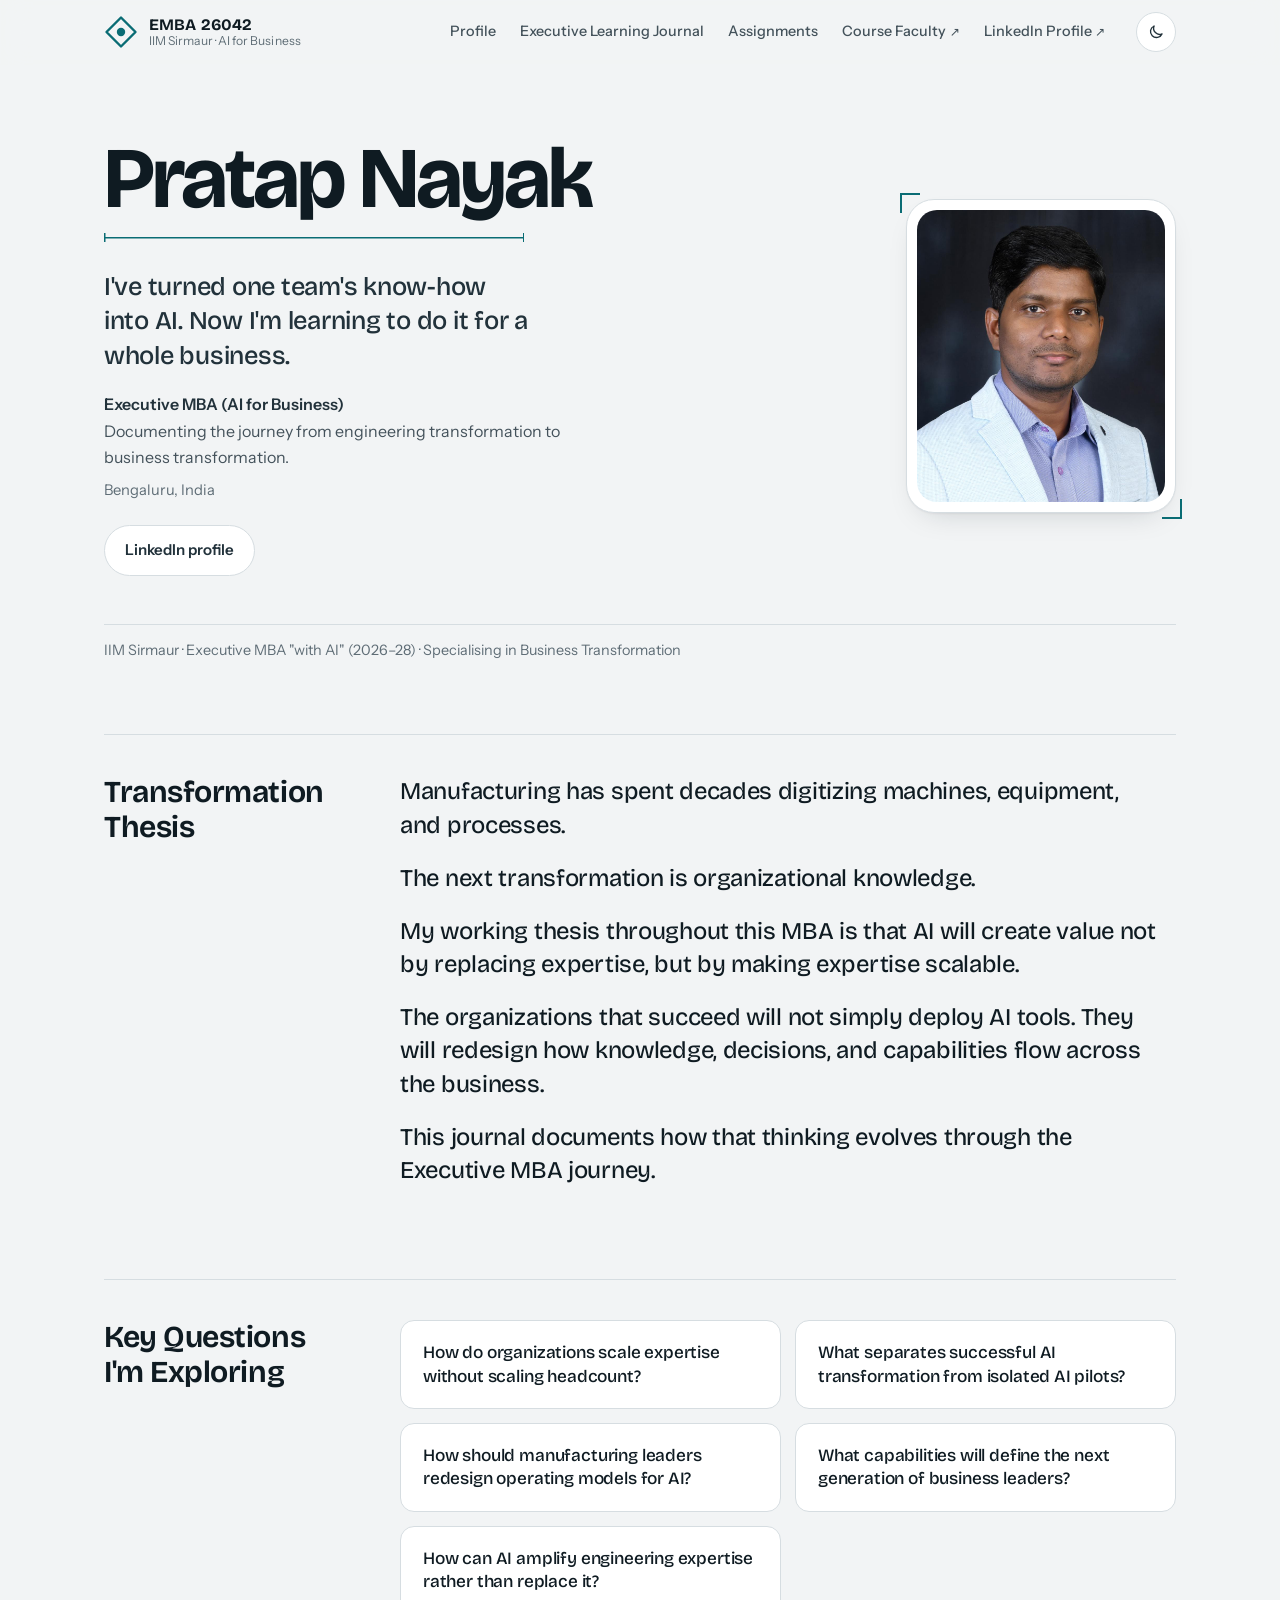
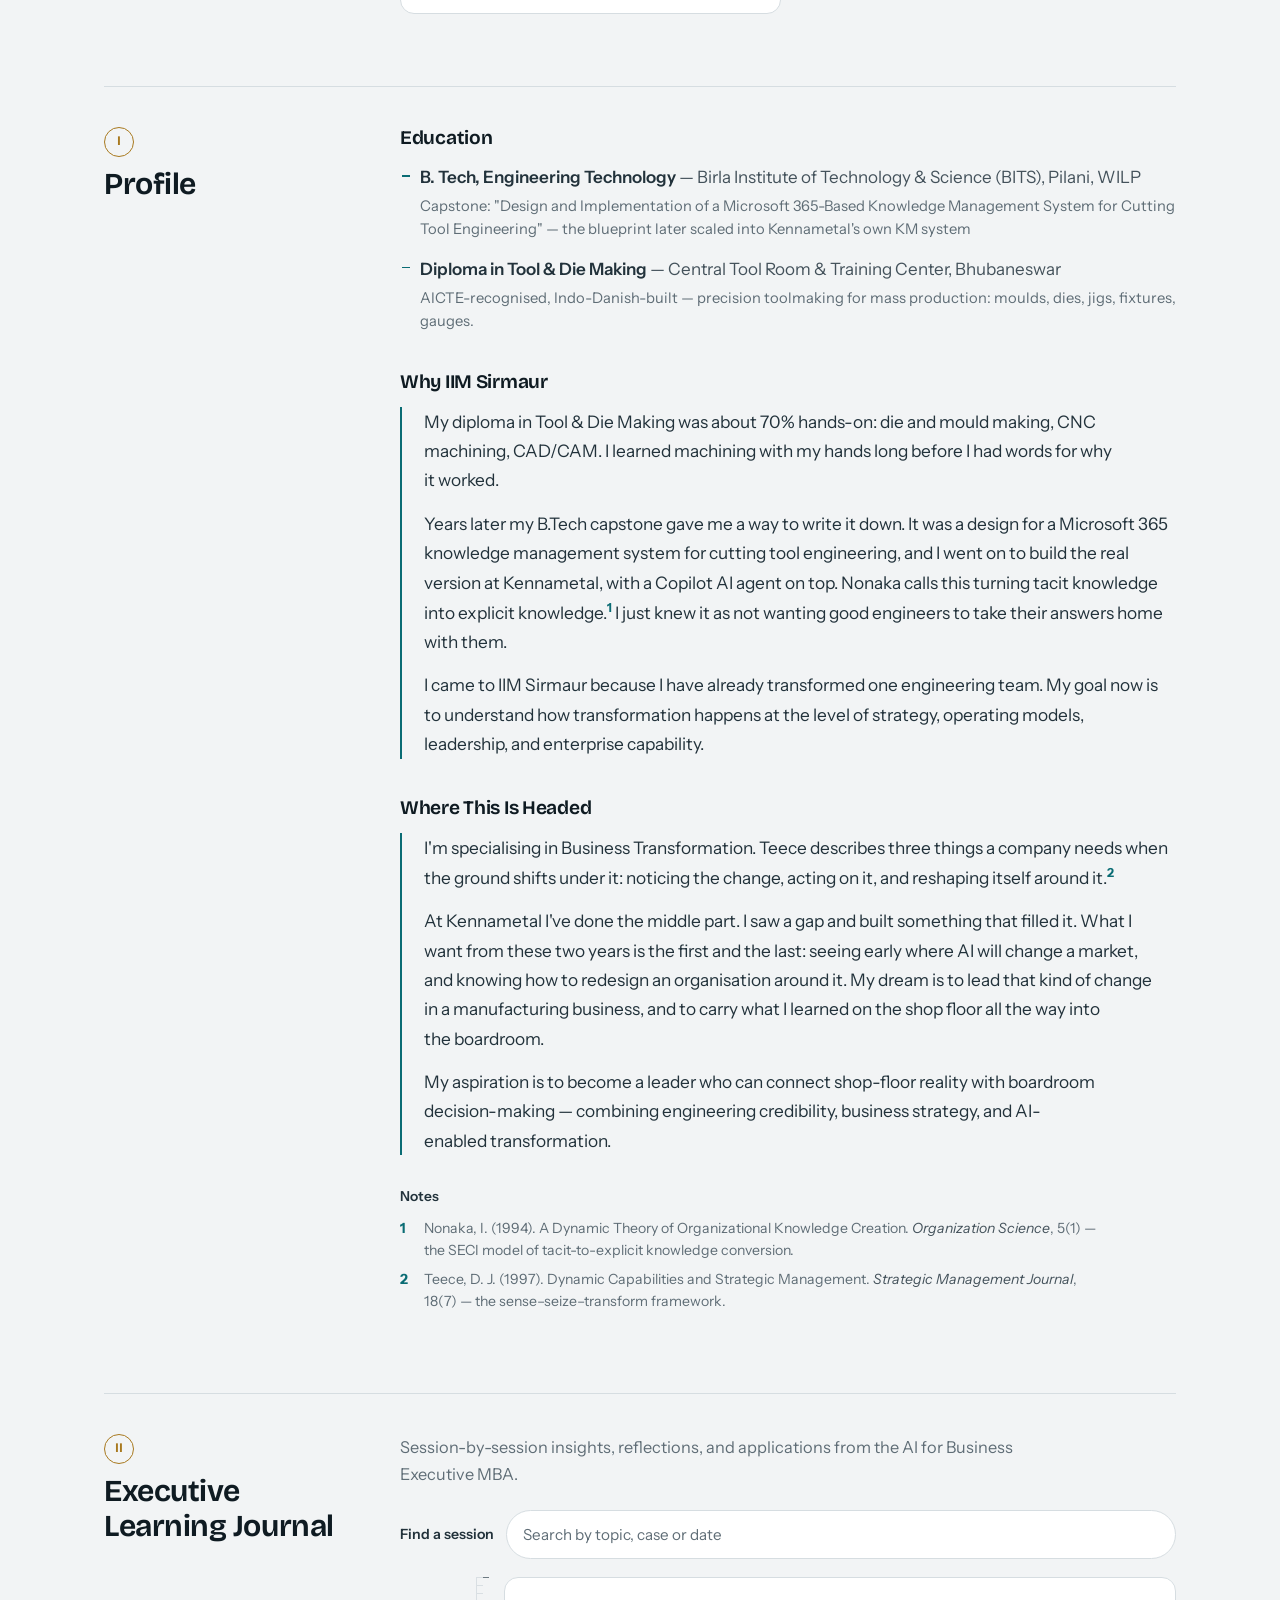
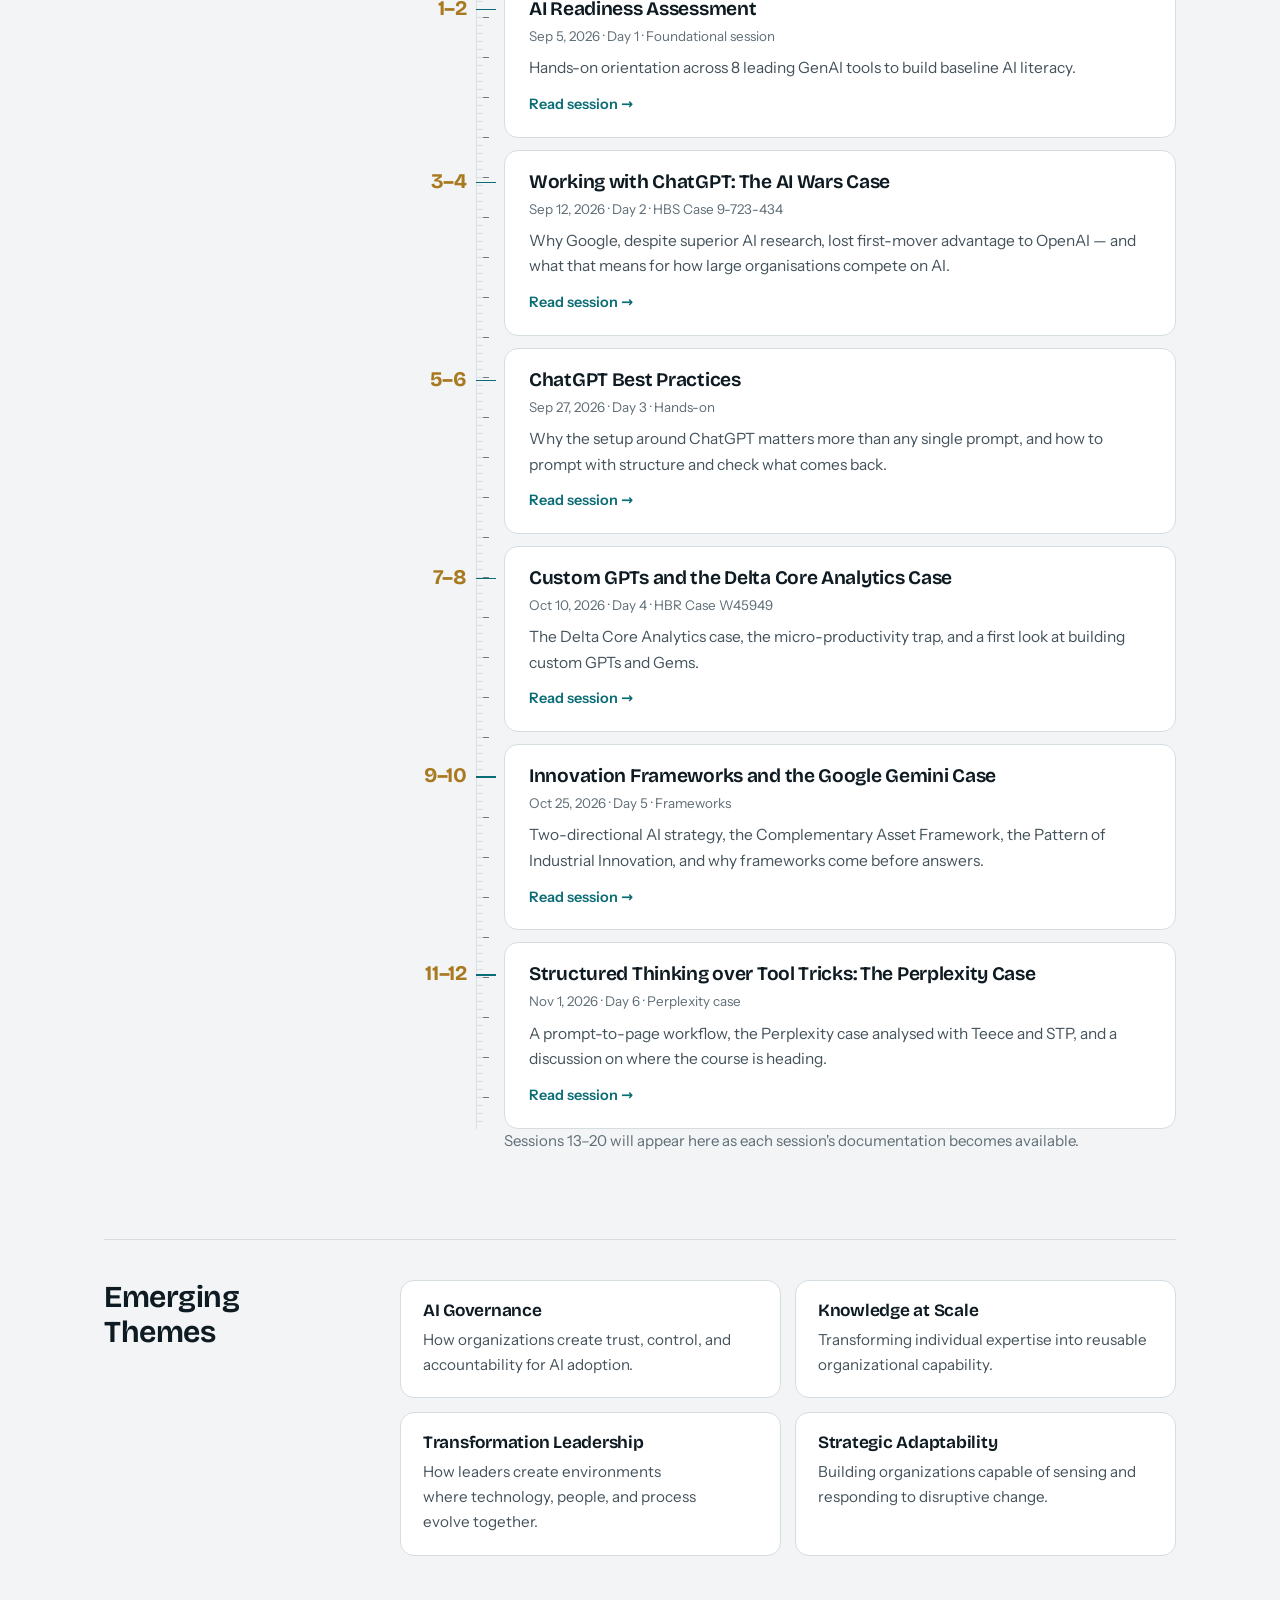
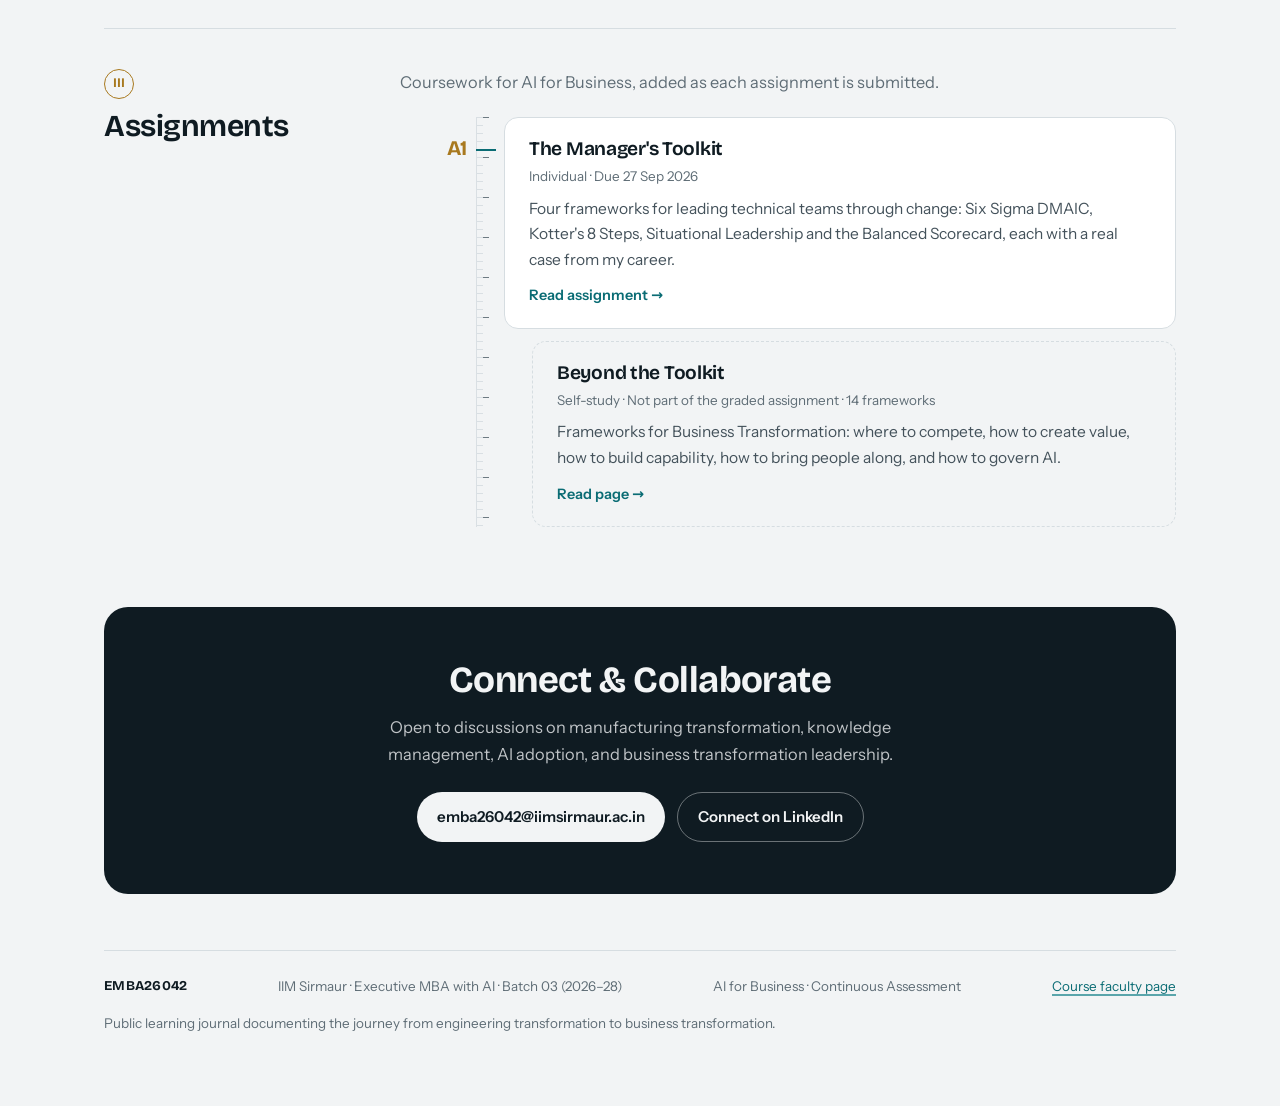
==== index.html @ 13dbc0ed "Seed: site as manually deployed, 16 Nov 2026 Baseline import of the manual-upload state of the EMBA2" ====
<!DOCTYPE html>
<html lang="en">
<head>
<meta charset="UTF-8">
<meta name="viewport" content="width=device-width, initial-scale=1.0">
<title>Pratap Nayak — EMBA26042 · AI for Business</title>
<meta name="description" content="Pratap Nayak's AI for Business course journey at IIM Sirmaur — profile, session-by-session learning log, and session notes.">
<script>try{var t=localStorage.getItem("emba-theme");if(t)document.documentElement.setAttribute("data-theme",t)}catch(e){}</script>
<link rel="stylesheet" href="style.css">
</head>
<body class="page-home">

<a class="skip-link" href="#main">Skip to content</a>
<header class="site-header" id="siteHeader">
  <div class="site-header-inner">
    <a class="brand" href="index.html" aria-label="EMBA26042 home">
      <span class="brand-mark" aria-hidden="true"><svg viewBox="0 0 34 34"><path d="M17 2.5 31.5 17 17 31.5 2.5 17Z" fill="none" stroke="currentColor" stroke-width="2.4" stroke-linejoin="round"/><circle cx="17" cy="17" r="4.2" fill="currentColor"/></svg></span>
      <span class="masthead"><strong>EMBA 26042</strong><span>IIM Sirmaur · AI for Business</span></span>
    </a>
    <nav class="top-nav" id="topNav" aria-label="Main">
      <a href="index.html#profile">Profile</a>
      <a href="index.html#log">Executive Learning Journal</a>
      <a href="index.html#assignments">Assignments</a>
      <a href="https://embaaib.netlify.app/" target="_blank" rel="noopener">Course Faculty<span class="arrow">↗</span></a>
      <a href="https://linkedin.com/in/pratap-nayak" target="_blank" rel="noopener">LinkedIn Profile<span class="arrow">↗</span></a>
    </nav>
    <button class="icon-btn" id="themeToggle" type="button" aria-label="Switch theme">
      <svg class="icon-moon" viewBox="0 0 24 24" fill="none" stroke="currentColor" stroke-width="1.8" stroke-linecap="round" stroke-linejoin="round" aria-hidden="true"><path d="M20 14.5A8 8 0 0 1 9.5 4 8 8 0 1 0 20 14.5Z"/></svg>
      <svg class="icon-sun" viewBox="0 0 24 24" fill="none" stroke="currentColor" stroke-width="1.8" stroke-linecap="round" aria-hidden="true"><circle cx="12" cy="12" r="4"/><path d="M12 2.5v2.2M12 19.3v2.2M2.5 12h2.2M19.3 12h2.2M5.3 5.3l1.6 1.6M17.1 17.1l1.6 1.6M5.3 18.7l1.6-1.6M17.1 6.9l1.6-1.6"/></svg>
    </button>
    <button class="icon-btn" id="menuToggle" type="button" aria-label="Menu" aria-expanded="false" aria-controls="topNav">
      <svg viewBox="0 0 24 24" fill="none" stroke="currentColor" stroke-width="1.8" stroke-linecap="round" aria-hidden="true"><path d="M4 7h16M4 12h16M4 17h16"/></svg>
    </button>
  </div>
  <div class="progress" aria-hidden="true"></div>
</header>

<div class="wrap" id="main">

  <header class="hero">
    <div class="hero-photo-wrap">
      <img class="hero-photo" src="[data-uri]" alt="Photo of Pratap Nayak">
    </div>
    <div class="hero-text">
      <h1>Pratap Nayak</h1>
      <p class="tagline">I've turned one team's know-how into AI. Now I'm learning to do it for a whole business.</p>
      <p class="hero-support"><strong>Executive MBA (AI for Business)</strong><br>Documenting the journey from engineering transformation to business transformation.</p>
      <p class="hero-location">Bengaluru, India</p>
      <a class="btn btn-outline" href="https://linkedin.com/in/pratap-nayak" target="_blank" rel="noopener">LinkedIn profile</a>
    </div>
  </header>

  <hr class="hero-divider">
  <p class="hero-meta-line">IIM Sirmaur · Executive MBA &quot;with AI&quot; (2026–28) · Specialising in Business Transformation</p>

  <section id="thesis" class="unnumbered">
    <div class="section-head-plain"><h2>Transformation Thesis</h2></div>
    <div class="body-inset">
      <blockquote class="lede">
        <p>Manufacturing has spent decades digitizing machines, equipment, and processes.</p>
        <p>The next transformation is organizational knowledge.</p>
        <p>My working thesis throughout this MBA is that AI will create value not by replacing expertise, but by making expertise scalable.</p>
        <p>The organizations that succeed will not simply deploy AI tools. They will redesign how knowledge, decisions, and capabilities flow across the business.</p>
        <p>This journal documents how that thinking evolves through the Executive MBA journey.</p>
      </blockquote>
    </div>
  </section>

  <section id="questions" class="unnumbered">
    <div class="section-head-plain"><h2>Key Questions I'm Exploring</h2></div>
    <div class="body-inset">
      <div class="card-grid">
        <div class="question-card">How do organizations scale expertise without scaling headcount?</div>
        <div class="question-card">What separates successful AI transformation from isolated AI pilots?</div>
        <div class="question-card">How should manufacturing leaders redesign operating models for AI?</div>
        <div class="question-card">What capabilities will define the next generation of business leaders?</div>
        <div class="question-card">How can AI amplify engineering expertise rather than replace it?</div>
      </div>
    </div>
  </section>

  <section id="profile">
    <div class="section-head">
      <span class="section-num">I</span>
      <div><h2>Profile</h2></div>
    </div>
    <div class="body-inset">

      <div class="block">
        <h3 class="block-h">Education</h3>
        <ul class="plain">
          <li>
            <strong>B. Tech, Engineering Technology</strong> — Birla Institute of Technology &amp; Science (BITS), Pilani, WILP
            <span class="sub-note">Capstone: &quot;Design and Implementation of a Microsoft 365-Based Knowledge Management System for Cutting Tool Engineering&quot; — the blueprint later scaled into Kennametal's own KM system</span>
          </li>
          <li>
            <strong>Diploma in Tool &amp; Die Making</strong> — Central Tool Room &amp; Training Center, Bhubaneswar
            <span class="sub-note">AICTE-recognised, Indo-Danish-built — precision toolmaking for mass production: moulds, dies, jigs, fixtures, gauges.</span>
          </li>
        </ul>
      </div>

      <div class="block">
        <h3 class="block-h">Why IIM Sirmaur</h3>
        <blockquote class="lede">
          <p>My diploma in Tool &amp; Die Making was about 70% hands-on: die and mould making, CNC machining, CAD/CAM. I learned machining with my hands long before I had words for why it worked.</p>
          <p>Years later my B.Tech capstone gave me a way to write it down. It was a design for a Microsoft 365 knowledge management system for cutting tool engineering, and I went on to build the real version at Kennametal, with a Copilot AI agent on top. Nonaka calls this turning tacit knowledge into explicit knowledge.<sup>1</sup> I just knew it as not wanting good engineers to take their answers home with them.</p>
          <p>I came to IIM Sirmaur because I have already transformed one engineering team. My goal now is to understand how transformation happens at the level of strategy, operating models, leadership, and enterprise capability.</p>
        </blockquote>
      </div>

      <div class="block">
        <h3 class="block-h">Where This Is Headed</h3>
        <blockquote class="lede">
          <p>I'm specialising in Business Transformation. Teece describes three things a company needs when the ground shifts under it: noticing the change, acting on it, and reshaping itself around it.<sup>2</sup></p>
          <p>At Kennametal I've done the middle part. I saw a gap and built something that filled it. What I want from these two years is the first and the last: seeing early where AI will change a market, and knowing how to redesign an organisation around it. My dream is to lead that kind of change in a manufacturing business, and to carry what I learned on the shop floor all the way into the boardroom.</p>
          <p>My aspiration is to become a leader who can connect shop-floor reality with boardroom decision-making — combining engineering credibility, business strategy, and AI-enabled transformation.</p>
        </blockquote>

        <p class="notes-label">Notes</p>
        <ol class="notes">
          <li>Nonaka, I. (1994). A Dynamic Theory of Organizational Knowledge Creation. <em>Organization Science</em>, 5(1) — the SECI model of tacit-to-explicit knowledge conversion.</li>
          <li>Teece, D. J. (1997). Dynamic Capabilities and Strategic Management. <em>Strategic Management Journal</em>, 18(7) — the sense–seize–transform framework.</li>
        </ol>
      </div>

    </div>
  </section>


  <section id="log">
    <div class="section-head">
      <span class="section-num">II</span>
      <div><h2>Executive Learning Journal</h2></div>
    </div>
    <p class="section-sub">Session-by-session insights, reflections, and applications from the AI for Business Executive MBA.</p>
    <div class="body-inset">
      <div class="journal-list">
        <a class="journal-card" href="sessions/session-01.html">
          <span class="jc-num range">1–2</span>
          <span><h3>AI Readiness Assessment</h3><p class="jc-meta">Sep 5, 2026 · Day 1 · Foundational session</p><p class="jc-desc">Hands-on orientation across 8 leading GenAI tools to build baseline AI literacy.</p><p class="jc-go">Read session →</p></span>
        </a>
        <a class="journal-card" href="sessions/session-02.html">
          <span class="jc-num range">3–4</span>
          <span><h3>Working with ChatGPT: The AI Wars Case</h3><p class="jc-meta">Sep 12, 2026 · Day 2 · HBS Case 9-723-434</p><p class="jc-desc">Why Google, despite superior AI research, lost first-mover advantage to OpenAI — and what that means for how large organisations compete on AI.</p><p class="jc-go">Read session →</p></span>
        </a>
        <a class="journal-card" href="sessions/session-03.html">
          <span class="jc-num range">5–6</span>
          <span><h3>ChatGPT Best Practices</h3><p class="jc-meta">Sep 27, 2026 · Day 3 · Hands-on</p><p class="jc-desc">Why the setup around ChatGPT matters more than any single prompt, and how to prompt with structure and check what comes back.</p><p class="jc-go">Read session →</p></span>
        </a>
        <a class="journal-card" href="sessions/session-04.html">
          <span class="jc-num range">7–8</span>
          <span><h3>Custom GPTs and the Delta Core Analytics Case</h3><p class="jc-meta">Oct 10, 2026 · Day 4 · HBR Case W45949</p><p class="jc-desc">The Delta Core Analytics case, the micro-productivity trap, and a first look at building custom GPTs and Gems.</p><p class="jc-go">Read session →</p></span>
        </a>
        <a class="journal-card" href="sessions/session-05.html">
          <span class="jc-num range">9–10</span>
          <span><h3>Innovation Frameworks and the Google Gemini Case</h3><p class="jc-meta">Oct 25, 2026 · Day 5 · Frameworks</p><p class="jc-desc">Two-directional AI strategy, the Complementary Asset Framework, the Pattern of Industrial Innovation, and why frameworks come before answers.</p><p class="jc-go">Read session →</p></span>
        </a>
        <a class="journal-card" href="sessions/session-06.html">
          <span class="jc-num range">11–12</span>
          <span><h3>Structured Thinking over Tool Tricks: The Perplexity Case</h3><p class="jc-meta">Nov 1, 2026 · Day 6 · Perplexity case</p><p class="jc-desc">A prompt-to-page workflow, the Perplexity case analysed with Teece and STP, and a discussion on where the course is heading.</p><p class="jc-go">Read session →</p></span>
        </a>
      </div>
      <p class="sessions-note">Sessions 13–20 will appear here as each session's documentation becomes available.</p>
    </div>
  </section>

  <section id="themes" class="unnumbered">
    <div class="section-head-plain"><h2>Emerging Themes</h2></div>
    <div class="body-inset">
      <div class="card-grid">
        <div class="theme-card">
          <h4>AI Governance</h4>
          <p>How organizations create trust, control, and accountability for AI adoption.</p>
        </div>
        <div class="theme-card">
          <h4>Knowledge at Scale</h4>
          <p>Transforming individual expertise into reusable organizational capability.</p>
        </div>
        <div class="theme-card">
          <h4>Transformation Leadership</h4>
          <p>How leaders create environments where technology, people, and process evolve together.</p>
        </div>
        <div class="theme-card">
          <h4>Strategic Adaptability</h4>
          <p>Building organizations capable of sensing and responding to disruptive change.</p>
        </div>
      </div>
    </div>
  </section>


  <section id="assignments">
    <div class="section-head">
      <span class="section-num">III</span>
      <div><h2>Assignments</h2></div>
    </div>
    <p class="section-sub">Coursework for AI for Business, added as each assignment is submitted.</p>
    <div class="body-inset">
      <div class="journal-list">
        <a class="journal-card" href="assignments/manager-toolkit.html">
          <span class="jc-num">A1</span>
          <span><h3>The Manager's Toolkit</h3><p class="jc-meta">Individual · Due 27 Sep 2026</p><p class="jc-desc">Four frameworks for leading technical teams through change: Six Sigma DMAIC, Kotter's 8 Steps, Situational Leadership and the Balanced Scorecard, each with a real case from my career.</p><p class="jc-go">Read assignment →</p></span>
        </a>
        <a class="journal-card is-extra" href="extras/beyond-the-toolkit.html">
          <span><h3>Beyond the Toolkit</h3><p class="jc-meta">Self-study · Not part of the graded assignment · 14 frameworks</p><p class="jc-desc">Frameworks for Business Transformation: where to compete, how to create value, how to build capability, how to bring people along, and how to govern AI.</p><p class="jc-go">Read page →</p></span>
        </a>
      </div>
    </div>
  </section>

  <div class="get-in-touch">
    <h2>Connect &amp; Collaborate</h2>
    <p>Open to discussions on manufacturing transformation, knowledge management, AI adoption, and business transformation leadership.</p>
    <div class="contact-buttons">
      <a class="btn btn-primary" href="mailto:emba26042@iimsirmaur.ac.in">emba26042@iimsirmaur.ac.in</a>
      <a class="btn btn-outline" href="https://linkedin.com/in/pratap-nayak" target="_blank" rel="noopener">Connect on LinkedIn</a>
    </div>
  </div>

  <footer>
    <span class="fw-strong">EMBA26042</span>
    <span>IIM Sirmaur · Executive MBA with AI · Batch 03 (2026–28)</span>
    <span>AI for Business · Continuous Assessment</span>
    <span><a href="https://embaaib.netlify.app/" target="_blank" rel="noopener">Course faculty page</a></span>
    <span class="footer-note">Public learning journal documenting the journey from engineering transformation to business transformation.</span>
  </footer>

</div>

<button class="icon-btn to-top" type="button" aria-label="Back to top"><svg viewBox="0 0 24 24" fill="none" stroke="currentColor" stroke-width="1.8" stroke-linecap="round" stroke-linejoin="round" aria-hidden="true"><path d="M12 19V5M6 11l6-6 6 6"/></svg></button>
<script src="site.js" defer></script>

</body>
</html>
---- style.css ----
/* Typefaces are served from this site (fonts/), so pages render the same offline */
@font-face{ font-family:"Bricolage Grotesque"; src:url("fonts/bricolage-grotesque.woff2") format("woff2"); font-weight:200 800; font-style:normal; font-display:swap; }
@font-face{ font-family:"Instrument Sans"; src:url("fonts/instrument-sans.woff2") format("woff2"); font-weight:400 700; font-stretch:75% 100%; font-style:normal; font-display:swap; }
@font-face{ font-family:"Instrument Sans"; src:url("fonts/instrument-sans-italic.woff2") format("woff2"); font-weight:400 700; font-stretch:75% 100%; font-style:italic; font-display:swap; }
/* EMBA26042 — v2 design system
   Steel neutrals, petrol accent, tool-coating gold for numerals. Light and dark themes. */
:root{
  --bg:#f2f4f5; --paper:#ffffff; --raised:#ffffff;
  --ink:#0f1b22; --ink-soft:#22323b; --body:#44525b; --body-quiet:#5f6d76;
  --accent:#0a6c74; --accent-strong:#07555c; --accent-soft:#5aa5ab; --accent-wash:rgba(10,108,116,.07);
  --gold:#a8791f; --box-wash:#eaf0f1; --line:#d6dde1; --line-soft:#e4e9ec; --dot:#dfe5e8;
  --sv-accent-fill:#d9ecee; --ok-bg:#e6f3ea; --ok-ink:#27543a; --ok-line:#4f8a66; --bad-bg:#f8e7e4; --bad-ink:#7a2d25; --bad-line:#b0584d;
  --shadow:0 1px 2px rgba(15,27,34,.05), 0 12px 32px -18px rgba(15,27,34,.25);
  --display:"Bricolage Grotesque","Instrument Sans",system-ui,sans-serif;
  --sans:"Instrument Sans",system-ui,-apple-system,"Segoe UI",sans-serif;
  --serif:var(--display);
  --max:1120px; --measure:720px; --header-h:64px; --r:14px; --r-sm:8px;
  color-scheme:light;
}
@media (prefers-color-scheme:dark){
  :root:not([data-theme="light"]){
    --bg:#0c1317; --paper:#121b21; --raised:#17232a;
    --ink:#ecf2f4; --ink-soft:#d3dde2; --body:#b3c0c7; --body-quiet:#8a9ba5;
    --accent:#54c6c1; --accent-strong:#7fd8d3; --accent-soft:#2f8f8d; --accent-wash:rgba(84,198,193,.09);
    --gold:#e2b354; --box-wash:#17232a; --line:#27363f; --line-soft:#1e2b33; --dot:#1a262d;
    --sv-accent-fill:#17383b; --ok-bg:#16301f; --ok-ink:#a9dcbc; --ok-line:#3f7a57; --bad-bg:#3a1c18; --bad-ink:#f0b9b1; --bad-line:#93483f;
    --shadow:0 1px 2px rgba(0,0,0,.4), 0 16px 36px -20px rgba(0,0,0,.7);
    color-scheme:dark;
  }
}
:root[data-theme="dark"]{
  --bg:#0c1317; --paper:#121b21; --raised:#17232a;
  --ink:#ecf2f4; --ink-soft:#d3dde2; --body:#b3c0c7; --body-quiet:#8a9ba5;
  --accent:#54c6c1; --accent-strong:#7fd8d3; --accent-soft:#2f8f8d; --accent-wash:rgba(84,198,193,.09);
  --gold:#e2b354; --box-wash:#17232a; --line:#27363f; --line-soft:#1e2b33; --dot:#1a262d;
  --sv-accent-fill:#17383b; --ok-bg:#16301f; --ok-ink:#a9dcbc; --ok-line:#3f7a57; --bad-bg:#3a1c18; --bad-ink:#f0b9b1; --bad-line:#93483f;
  --shadow:0 1px 2px rgba(0,0,0,.4), 0 16px 36px -20px rgba(0,0,0,.7);
  color-scheme:dark;
}

*{ box-sizing:border-box; }
html{ scroll-behavior:smooth; -webkit-text-size-adjust:100%; }
[id]{ scroll-margin-top:calc(var(--header-h) + 20px); }
body{ margin:0; background:var(--bg); color:var(--body); font-family:var(--sans); font-size:17px; line-height:1.65;
  -webkit-font-smoothing:antialiased; text-rendering:optimizeLegibility; transition:background-color .25s ease,color .25s ease; }
h1,h2,h3,h4{ font-family:var(--display); color:var(--ink); letter-spacing:-.015em; line-height:1.15; text-wrap:balance; }
p{ text-wrap:pretty; }
a{ color:var(--accent); text-decoration:underline; text-decoration-color:var(--accent-soft); text-underline-offset:3px; text-decoration-thickness:1.5px; }
a:hover{ color:var(--accent-strong); text-decoration-color:currentColor; }
a:focus-visible,button:focus-visible,input:focus-visible,select:focus-visible{ outline:2.5px solid var(--accent); outline-offset:3px; border-radius:4px; }
strong{ color:var(--ink-soft); font-weight:600; }
sup{ color:var(--accent); font-size:.72em; font-weight:700; }
::selection{ background:var(--accent); color:var(--paper); }
.skip-link{ position:absolute; left:16px; top:-60px; z-index:300; background:var(--ink); color:var(--paper); padding:10px 14px; border-radius:8px; text-decoration:none; }
.skip-link:focus{ top:10px; color:var(--paper); }

/* ---------- Header ---------- */
.site-header{ position:sticky; top:0; z-index:100; background:color-mix(in srgb,var(--bg) 82%,transparent);
  backdrop-filter:saturate(1.4) blur(14px); -webkit-backdrop-filter:saturate(1.4) blur(14px); border-bottom:1px solid transparent; transition:border-color .2s ease; }
.site-header.is-scrolled{ border-bottom-color:var(--line); }
.site-header-inner{ max-width:var(--max); margin:0 auto; padding:0 24px; height:var(--header-h); display:flex; align-items:center; gap:20px; }
.header-spacer{ display:none; }
.brand{ display:flex; align-items:center; gap:11px; text-decoration:none; color:var(--ink); min-width:0; margin-right:auto; }
.brand-mark{ flex:none; width:34px; height:34px; color:var(--accent); }
.brand-mark svg{ display:block; width:100%; height:100%; }
.masthead{ display:flex; flex-direction:column; line-height:1.15; min-width:0; }
.masthead strong{ font-family:var(--display); font-weight:700; font-size:1rem; letter-spacing:.01em; color:var(--ink); }
.masthead span{ font-size:.76rem; letter-spacing:.005em; color:var(--body-quiet); white-space:nowrap; overflow:hidden; text-overflow:ellipsis; }
.top-nav{ display:flex; align-items:center; gap:2px; }
.top-nav a{ color:var(--body); text-decoration:none; font-size:.9rem; font-weight:500; padding:8px 11px; white-space:nowrap; border-radius:999px; transition:background-color .15s ease,color .15s ease; }
.top-nav a:hover{ color:var(--ink); background:var(--accent-wash); }
.top-nav a[aria-current]{ color:var(--accent-strong); background:var(--accent-wash); font-weight:600; }
.top-nav .arrow{ display:inline-block; margin-left:3px; font-size:.85em; }
.icon-btn{ flex:none; width:40px; height:40px; display:grid; place-items:center; border:1px solid var(--line); border-radius:999px; background:var(--paper); color:var(--ink-soft); cursor:pointer; transition:border-color .15s ease,color .15s ease; }
.icon-btn:hover{ border-color:var(--accent); color:var(--accent); }
.icon-btn svg{ width:18px; height:18px; }
.icon-sun{ display:none; }
:root[data-theme="dark"] .icon-sun{ display:block; } :root[data-theme="dark"] .icon-moon{ display:none; }
@media (prefers-color-scheme:dark){ :root:not([data-theme="light"]) .icon-sun{ display:block; } :root:not([data-theme="light"]) .icon-moon{ display:none; } }
#menuToggle{ display:none; }
.progress{ position:absolute; left:0; bottom:-1px; height:2px; width:0; background:var(--accent); transition:width .1s linear; }
@media (max-width:1040px){
  #menuToggle{ display:grid; }
  .top-nav{ position:absolute; left:12px; right:12px; top:calc(var(--header-h) + 6px); flex-direction:column; align-items:stretch; gap:2px; padding:10px;
    background:var(--paper); border:1px solid var(--line); border-radius:var(--r); box-shadow:var(--shadow); display:none; }
  .top-nav.is-open{ display:flex; }
  .top-nav a{ padding:12px 14px; border-radius:10px; font-size:1rem; }
}

/* ---------- Page container ---------- */
.wrap{ max-width:var(--max); margin:0 auto; padding:36px 24px 72px; }
section{ margin-top:72px; }
.layout{ display:grid; grid-template-columns:minmax(0,var(--measure)) 220px; gap:64px; justify-content:space-between; align-items:start; }
.content{ min-width:0; }
.content > section:first-of-type{ margin-top:0; }
.toc{ position:sticky; top:calc(var(--header-h) + 28px); max-height:calc(100vh - var(--header-h) - 56px); overflow:auto; font-size:.86rem; padding-left:16px; border-left:1px solid var(--line); }
.toc-title{ font-weight:600; color:var(--ink-soft); margin:0 0 10px; font-size:.82rem; }
.toc a{ display:block; padding:5px 0; color:var(--body-quiet); text-decoration:none; line-height:1.35; }
.toc a:hover{ color:var(--ink); }
.toc a.is-active{ color:var(--accent-strong); font-weight:600; }
.toc:empty{ display:none; }
@media (max-width:1020px){ .layout{ grid-template-columns:minmax(0,1fr); } .toc{ display:none; } }

/* ---------- Hero (home) ---------- */
.hero{ display:grid; grid-template-columns:minmax(0,1fr) auto; gap:48px; align-items:center; padding:36px 0 8px; }
.hero-photo-wrap{ order:2; position:relative; padding:10px; border:1px solid var(--line); border-radius:28px; background:var(--paper); box-shadow:var(--shadow); }
.hero-photo-wrap::before,.hero-photo-wrap::after{ content:""; position:absolute; width:18px; height:18px; border:2px solid var(--accent); }
.hero-photo-wrap::before{ left:-7px; top:-7px; border-right:0; border-bottom:0; }
.hero-photo-wrap::after{ right:-7px; bottom:-7px; border-left:0; border-top:0; }
.hero-photo{ display:block; width:248px; height:292px; border-radius:20px; object-fit:cover; object-position:50% 20%; }
.hero-text h1{ font-size:clamp(2.9rem,7.4vw,5.4rem); font-weight:700; letter-spacing:-.035em; line-height:.98; margin:0 0 22px; position:relative; padding-bottom:26px; }
/* dimension line under the name, as on an engineering drawing */
.hero-text h1::after{ content:""; position:absolute; left:0; bottom:6px; height:9px; width:min(100%,420px);
  background:
    linear-gradient(var(--accent),var(--accent)) left center/1.5px 9px no-repeat,
    linear-gradient(var(--accent),var(--accent)) right center/1.5px 9px no-repeat,
    linear-gradient(var(--accent),var(--accent)) center/100% 1.5px no-repeat;
  transform-origin:left center; animation:dim 1s cubic-bezier(.2,.7,.2,1) .15s both; }
@keyframes dim{ from{ transform:scaleX(0); opacity:0; } to{ transform:scaleX(1); opacity:1; } }
.tagline{ font-family:var(--display); font-size:clamp(1.2rem,2.3vw,1.6rem); font-weight:500; line-height:1.35; color:var(--ink-soft); margin:0 0 18px; max-width:30ch; letter-spacing:-.01em; }
.hero-support{ font-size:1rem; margin:0 0 8px; max-width:52ch; }
.hero-location{ font-size:.92rem; color:var(--body-quiet); margin:0 0 22px; }
.hero-divider{ border:0; border-top:1px solid var(--line); margin:40px 0 14px; }
.hero-meta-line{ font-size:.9rem; color:var(--body-quiet); margin:0; }

.btn{ display:inline-flex; align-items:center; gap:8px; font-weight:600; font-size:.94rem; padding:12px 20px; border-radius:999px; text-decoration:none; transition:background-color .15s ease,border-color .15s ease,color .15s ease,transform .15s ease; }
.btn:active{ transform:translateY(1px); }
.btn-primary{ background:var(--accent); color:#fff; }
.btn-primary:hover{ background:var(--accent-strong); color:#fff; }
:root[data-theme="dark"] .btn-primary{ color:#062124; }
@media (prefers-color-scheme:dark){ :root:not([data-theme="light"]) .btn-primary{ color:#062124; } }
.btn-outline{ border:1.5px solid var(--line); color:var(--ink-soft); background:var(--paper); }
.btn-outline:hover{ border-color:var(--accent); color:var(--accent-strong); }

/* ---------- Home sections: heading rail + content ---------- */
.page-home section{ display:grid; grid-template-columns:240px minmax(0,1fr); column-gap:56px; padding-top:40px; border-top:1px solid var(--line); }
.page-home section > .section-head,.page-home section > .section-head-plain{ grid-column:1; grid-row:1 / span 3; align-self:start; position:sticky; top:calc(var(--header-h) + 24px); }
.page-home section > .section-sub,.page-home section > .body-inset{ grid-column:2; }
.section-head{ display:flex; flex-direction:column; gap:6px; }
.section-num{ display:grid; place-items:center; width:30px; height:30px; border:1.5px solid var(--gold); border-radius:50%; font-family:var(--display); font-weight:700; font-size:.82rem; color:var(--gold); letter-spacing:.02em; margin-bottom:4px; }
.section-head h2,.section-head-plain h2{ font-size:clamp(1.5rem,2.4vw,1.9rem); font-weight:650; margin:0; }
.section-sub{ font-size:1.02rem; color:var(--body-quiet); margin:0 0 22px; max-width:60ch; }
.body-inset{ padding-left:0; min-width:0; }
.page-article .section-head-plain h2{ margin:0 0 14px; padding-top:28px; border-top:1px solid var(--line); }
.page-article section{ margin-top:44px; }
@media (max-width:820px){
  .page-home section{ grid-template-columns:minmax(0,1fr); padding-top:28px; }
  .page-home section > .section-head,.page-home section > .section-head-plain{ position:static; grid-row:auto; margin-bottom:16px; }
  .page-home section > .section-sub,.page-home section > .body-inset{ grid-column:1; }
  section{ margin-top:52px; }
}

/* ---------- Cards ---------- */
.card-grid{ display:grid; grid-template-columns:repeat(auto-fit,minmax(250px,1fr)); gap:14px; }
.question-card,.theme-card{ background:var(--paper); border:1px solid var(--line); border-radius:var(--r); padding:20px 22px; }
.question-card{ font-family:var(--display); font-size:1.08rem; font-weight:500; color:var(--ink); line-height:1.35; letter-spacing:-.01em; }
.theme-card h4{ font-size:1.08rem; font-weight:650; margin:0 0 6px; }
.theme-card p{ margin:0; font-size:.95rem; }
h3.block-h{ font-size:1.2rem; font-weight:650; margin:0 0 14px; }
.block{ margin-top:38px; } .block:first-child{ margin-top:0; }

/* ---------- Lists ---------- */
ul.plain{ margin:0; padding:0; list-style:none; }
ul.plain li{ position:relative; padding-left:20px; margin-bottom:14px; }
ul.plain li:last-child{ margin-bottom:0; }
ul.plain li::before{ content:""; position:absolute; left:2px; top:.7em; width:8px; height:1.5px; background:var(--accent); }
.sub-note{ display:block; font-size:.92rem; color:var(--body-quiet); margin-top:4px; line-height:1.55; }

/* ---------- Lede blocks ---------- */
blockquote.lede{ margin:0; padding:0 0 0 22px; border-left:2px solid var(--accent); color:var(--ink-soft); font-size:1.08rem; line-height:1.7; max-width:64ch; }
blockquote.lede p{ margin:0 0 14px; } blockquote.lede p:last-child{ margin-bottom:0; }
#thesis blockquote.lede{ border:0; padding:0; font-family:var(--display); font-size:clamp(1.2rem,2.1vw,1.5rem); font-weight:450; line-height:1.4; letter-spacing:-.012em; color:var(--ink); max-width:34em; }
#thesis blockquote.lede p{ margin-bottom:.8em; }
.notes-label{ font-weight:600; font-size:.86rem; color:var(--ink-soft); margin:30px 0 10px; }
ol.notes{ margin:0; padding:0; list-style:none; counter-reset:note; max-width:64ch; }
ol.notes li{ position:relative; counter-increment:note; padding-left:24px; margin-bottom:8px; font-size:.88rem; color:var(--body-quiet); line-height:1.55; }
ol.notes li::before{ content:counter(note); position:absolute; left:0; color:var(--accent); font-weight:700; }
ol.notes em{ color:var(--body); }
.cross-ref{ font-size:.94rem; color:var(--body-quiet); margin-top:28px; padding-top:22px; border-top:1px solid var(--line-soft); }

/* ---------- Journal: a ruler-style timeline ---------- */
.journal-tools{ display:flex; align-items:center; gap:12px; margin:0 0 18px; }
.journal-tools label{ font-size:.88rem; font-weight:600; color:var(--ink-soft); white-space:nowrap; }
.journal-tools input{ flex:1; min-width:0; font:inherit; font-size:.95rem; padding:11px 16px; border:1px solid var(--line); border-radius:999px; background:var(--paper); color:var(--ink); }
.journal-tools input::placeholder{ color:var(--body-quiet); }
.journal-empty{ margin:0; padding:18px 0 4px 104px; color:var(--body-quiet); }
.journal-list{ position:relative; display:flex; flex-direction:column; gap:12px; padding-left:104px; }
.journal-list::before{ content:""; position:absolute; left:76px; top:0; bottom:0; width:14px; border-left:1.5px solid var(--line);
  background:repeating-linear-gradient(to bottom,var(--line) 0 1px,transparent 1px 8px) left top/6px 100% no-repeat,
             repeating-linear-gradient(to bottom,var(--body-quiet) 0 1px,transparent 1px 40px) left top/12px 100% no-repeat; opacity:.9; }
.journal-card{ position:relative; display:block; padding:20px 24px; background:var(--paper); border:1px solid var(--line); border-radius:var(--r); text-decoration:none; color:inherit; transition:border-color .15s ease,box-shadow .2s ease,transform .2s ease; }
.journal-card:hover{ border-color:var(--accent); box-shadow:var(--shadow); transform:translateX(3px); color:inherit; }
.journal-card .jc-num,.journal-card .jc-num.range{ position:absolute; left:-104px; top:20px; width:66px; text-align:right; min-width:0; font-family:var(--display); font-weight:700; font-size:1.3rem; line-height:1.1; color:var(--gold); letter-spacing:-.01em; }
.journal-card::before{ content:""; position:absolute; left:-29px; top:31px; width:20px; height:1.5px; background:var(--accent); }
.journal-card h3{ margin:0 0 5px; font-size:1.2rem; font-weight:650; }
.journal-card .jc-meta{ margin:0 0 8px; font-size:.84rem; color:var(--body-quiet); }
.journal-card .jc-desc{ margin:0; font-size:.97rem; color:var(--body); max-width:62ch; }
.journal-card .jc-go{ margin:12px 0 0; font-size:.9rem; font-weight:600; color:var(--accent); }
.journal-card:hover .jc-go{ color:var(--accent-strong); }
.journal-card.is-extra{ margin-left:28px; border-style:dashed; background:transparent; }
.journal-card.is-extra::before{ display:none; }
.journal-card.is-extra:hover{ background:var(--paper); }
.sessions-note{ color:var(--body-quiet); font-size:.94rem; margin:22px 0 0; padding-left:104px; }
@media (max-width:640px){
  .journal-list,.sessions-note,.journal-empty{ padding-left:0; }
  .journal-list::before,.journal-card::before{ display:none; }
  .journal-card .jc-num,.journal-card .jc-num.range{ position:static; display:block; width:auto; text-align:left; margin-bottom:6px; font-size:1.05rem; }
  .journal-tools{ flex-direction:column; align-items:stretch; gap:6px; }
  .journal-card.is-extra{ margin-left:16px; }
}

/* ---------- Article pages ---------- */
.crumb{ font-size:.9rem; margin:0 0 26px; }
.crumb a{ font-weight:600; text-decoration:none; }
.crumb a:hover{ text-decoration:underline; }
.sub-title{ font-size:clamp(2rem,4.6vw,2.9rem) !important; font-weight:700; letter-spacing:-.03em; margin:0 0 8px; }
.session-header{ display:block; }
.session-num-col{ display:inline-flex; align-items:baseline; gap:8px; width:auto; padding:6px 14px; border:1px solid var(--line); border-radius:999px; background:var(--paper); margin-bottom:18px; }
.session-label{ display:inline; font-size:.82rem; font-weight:600; color:var(--body-quiet); letter-spacing:0; text-transform:none; margin:0; }
p.session-label{ display:inline-block !important; padding:5px 13px; border:1px solid var(--line); border-radius:999px; background:var(--paper); margin-bottom:16px !important; }
.session-number,.session-number.range{ display:inline; font-family:var(--display); font-weight:700; font-size:1rem; color:var(--gold); line-height:1; }
.session-body{ min-width:0; }
.session-body h3{ font-size:clamp(1.9rem,4.4vw,2.8rem); font-weight:700; letter-spacing:-.03em; margin:0 0 12px; }
.session-meta{ display:flex; flex-wrap:wrap; gap:8px; font-size:.84rem; margin:0 0 20px; }
.session-meta span{ padding:4px 12px; border-radius:999px; background:var(--box-wash); color:var(--ink-soft); font-weight:500; }
.session-meta span::after{ content:none !important; }
.session-overview{ font-family:var(--display); font-size:1.28rem; font-weight:450; line-height:1.4; color:var(--ink-soft); margin:0 0 26px; letter-spacing:-.01em; }
.mini-h{ font-family:var(--display); font-weight:650; font-size:1.18rem; color:var(--ink); margin:34px 0 10px; letter-spacing:-.01em; line-height:1.25; }
.mini-h + p{ margin:0; }
.session-body > p,.fw-block > p,.body-inset > p{ margin:0 0 14px; }
.note-box{ border:1px dashed var(--line); border-radius:var(--r-sm); padding:14px 18px; margin-top:20px; font-size:.92rem; color:var(--body-quiet); }
.exec-box{ background:var(--paper); border:1px solid var(--line); border-top:3px solid var(--accent); border-radius:var(--r); padding:22px 26px; margin:26px 0; box-shadow:var(--shadow); }
.exec-label{ font-family:var(--display); font-weight:650; font-size:1rem; color:var(--accent-strong); margin:0 0 14px; letter-spacing:0; text-transform:none; }
.num-list{ margin:0; padding:0; list-style:none; }
.num-list li{ display:flex; gap:14px; margin-bottom:14px; }
.num-list li:last-child{ margin-bottom:0; }
.num-circle{ flex:none; width:28px; height:28px; border-radius:50%; background:var(--accent-wash); color:var(--accent-strong); font-family:var(--display); font-weight:700; font-size:.86rem; display:grid; place-items:center; margin-top:1px; }
.session-pager{ display:grid; grid-template-columns:1fr 1fr; gap:12px; margin-top:52px; }
.session-pager span:empty{ visibility:hidden; }
.session-pager a{ display:block; padding:16px 20px; border:1px solid var(--line); border-radius:var(--r); background:var(--paper); text-decoration:none; font-weight:600; transition:border-color .15s ease; }
.session-pager span:last-child a{ text-align:right; }
.session-pager a:hover{ border-color:var(--accent); }
a.xref{ color:inherit; text-decoration:underline; text-decoration-color:var(--accent); text-decoration-thickness:1.5px; text-underline-offset:3px; }
a.xref:hover{ color:var(--accent-strong); background:var(--accent-wash); }
a.xref strong{ color:inherit; }

/* ---------- Badges, boxes ---------- */
.badge{ display:inline-block; font-size:.76rem; font-weight:600; color:var(--accent-strong); background:var(--accent-wash); border-radius:999px; padding:4px 12px; margin-right:10px; vertical-align:middle; }
.pending-box{ border:1px dashed var(--line); border-radius:var(--r-sm); padding:16px 18px; display:flex; align-items:center; flex-wrap:wrap; gap:8px; }
.pending-box p{ display:inline; margin:0; font-size:.94rem; color:var(--body-quiet); }

/* ---------- Connect + footer ---------- */
.get-in-touch{ margin-top:80px; background:var(--ink); border-radius:24px; padding:52px 36px; text-align:center; }
.get-in-touch h2{ font-size:clamp(1.6rem,3.4vw,2.3rem); font-weight:700; color:var(--bg); margin:0 0 12px; }
.get-in-touch p{ font-size:1.02rem; color:color-mix(in srgb,var(--bg) 78%,var(--ink)); max-width:520px; margin:0 auto 24px; }
.get-in-touch .contact-buttons{ display:flex; flex-wrap:wrap; justify-content:center; gap:12px; }
.get-in-touch .btn-primary{ background:var(--bg); color:var(--ink); }
.get-in-touch .btn-primary:hover{ background:var(--paper); color:var(--accent-strong); }
.get-in-touch .btn-outline{ background:transparent; color:var(--bg); border-color:color-mix(in srgb,var(--bg) 40%,transparent); }
.get-in-touch .btn-outline:hover{ border-color:var(--bg); color:var(--bg); }
footer{ margin-top:56px; padding-top:24px; border-top:1px solid var(--line); display:flex; flex-wrap:wrap; justify-content:space-between; gap:8px; font-size:.84rem; color:var(--body-quiet); }
footer .fw-strong{ font-family:var(--display); color:var(--ink); font-weight:700; letter-spacing:.02em; }
.footer-note{ flex-basis:100%; margin-top:6px; }
.to-top{ position:fixed; right:20px; bottom:20px; z-index:90; opacity:0; pointer-events:none; transform:translateY(8px); transition:opacity .2s ease,transform .2s ease; box-shadow:var(--shadow); }
.to-top.is-visible{ opacity:1; pointer-events:auto; transform:none; }

/* ---------- Reference / framework pages ---------- */
.chips{ display:flex; flex-wrap:wrap; gap:8px; margin:0 0 36px; }
.chips a{ font-size:.84rem; font-weight:500; padding:7px 14px; border:1px solid var(--line); border-radius:999px; text-decoration:none; color:var(--ink-soft); background:var(--paper); }
.chips a:hover{ border-color:var(--accent); color:var(--accent-strong); }
.group-intro{ color:var(--body-quiet); margin:0 0 6px; }
.fw-block{ padding:30px 0 10px; border-top:1px solid var(--line-soft); }
.fw-block:first-of-type{ border-top:0; padding-top:12px; }
.fw-title{ font-size:1.55rem; font-weight:650; margin:0 0 6px; display:flex; gap:12px; align-items:baseline; }
.fw-no{ font-size:.95rem; color:var(--gold); font-weight:700; letter-spacing:.04em; }
.fw-meta{ font-size:.9rem; color:var(--body-quiet); margin:0 0 6px; }
.in-my-work{ border:1px solid var(--line); border-left:3px solid var(--gold); background:var(--paper); padding:14px 18px 6px; margin:18px 0 6px; border-radius:var(--r-sm); }
.in-my-work p{ margin:0 0 10px; }
.in-my-work .mini-h{ font-size:.95rem; }
.fw-fig{ margin:22px 0 10px; padding:18px; background:var(--paper); border:1px solid var(--line); border-radius:var(--r); overflow-x:auto; }
.fw-fig svg{ width:100%; min-width:460px; height:auto; display:block; }
.fw-fig figcaption{ font-size:.84rem; color:var(--body-quiet); margin-top:10px; }
.sv-box{ fill:var(--box-wash); stroke:var(--line); stroke-width:1.2; }
.sv-accent{ fill:var(--sv-accent-fill); stroke:var(--accent-soft); }
.sv-alt{ fill:var(--paper); }
.sv-t{ fill:var(--ink); font-family:var(--sans); font-size:14px; font-weight:600; font-stretch:86%; }
.sv-s{ fill:var(--body); font-family:var(--sans); font-size:12px; font-stretch:82%; }
.sv-line{ stroke:var(--accent); stroke-width:1.6; fill:none; }
.sv-dash{ stroke:var(--accent); stroke-width:1.4; stroke-dasharray:5 4; }
.sv-arrow{ fill:var(--accent); stroke:none; }
.case-by{ font-size:.88rem; color:var(--accent); font-weight:600; margin:0 0 10px; }
.kt-table-wrap{ overflow-x:auto; max-width:100%; margin:16px 0 20px; border:1px solid var(--line); border-radius:var(--r); background:var(--paper); }
.kt-table{ width:100%; border-collapse:collapse; font-size:.92rem; min-width:520px; }
.kt-table th{ text-align:left; color:var(--ink); font-weight:600; background:var(--box-wash); padding:11px 16px; border-bottom:1px solid var(--line); }
.kt-table td{ vertical-align:top; padding:11px 16px; border-bottom:1px solid var(--line-soft); }
.kt-table tr:last-child td{ border-bottom:0; }
.kt-sub{ font-size:.8rem; color:var(--body-quiet); }
.refs li{ margin-bottom:8px; font-size:.94rem; }
.team-block,.tool-box{ border:1px solid var(--line); background:var(--paper); border-radius:var(--r); padding:16px 20px; margin:14px 0 22px; }
.declare{ border:1px solid var(--line); border-left:3px solid var(--accent); background:var(--paper); padding:14px 20px 10px; border-radius:var(--r-sm); margin:0 0 22px; }

/* ---------- Motion + print ---------- */
@media (prefers-reduced-motion:reduce){ *,*::before,*::after{ animation:none !important; transition:none !important; } html{ scroll-behavior:auto; } }
@media print{
  .site-header,.toc,.to-top,.journal-tools,.session-pager,.chips{ display:none !important; }
  body{ background:#fff; font-size:11.5pt; } .wrap{ padding:0; max-width:none; } .layout{ display:block; }
  .exec-box,.journal-card,.kt-table-wrap,.fw-fig{ box-shadow:none; break-inside:avoid; }
}
@media (max-width:820px){
  body{ font-size:16.5px; }
  .wrap{ padding:20px 18px 56px; }
  .hero{ grid-template-columns:minmax(0,1fr); gap:28px; padding-top:16px; }
  .hero-photo-wrap{ order:0; justify-self:start; border-radius:22px; padding:8px; }
  .hero-photo{ width:132px; height:156px; border-radius:15px; }
  .get-in-touch{ padding:40px 22px; border-radius:20px; }
  .session-pager{ grid-template-columns:1fr; } .session-pager span:last-child a{ text-align:left; }
  .session-pager span:empty{ display:none; }
}
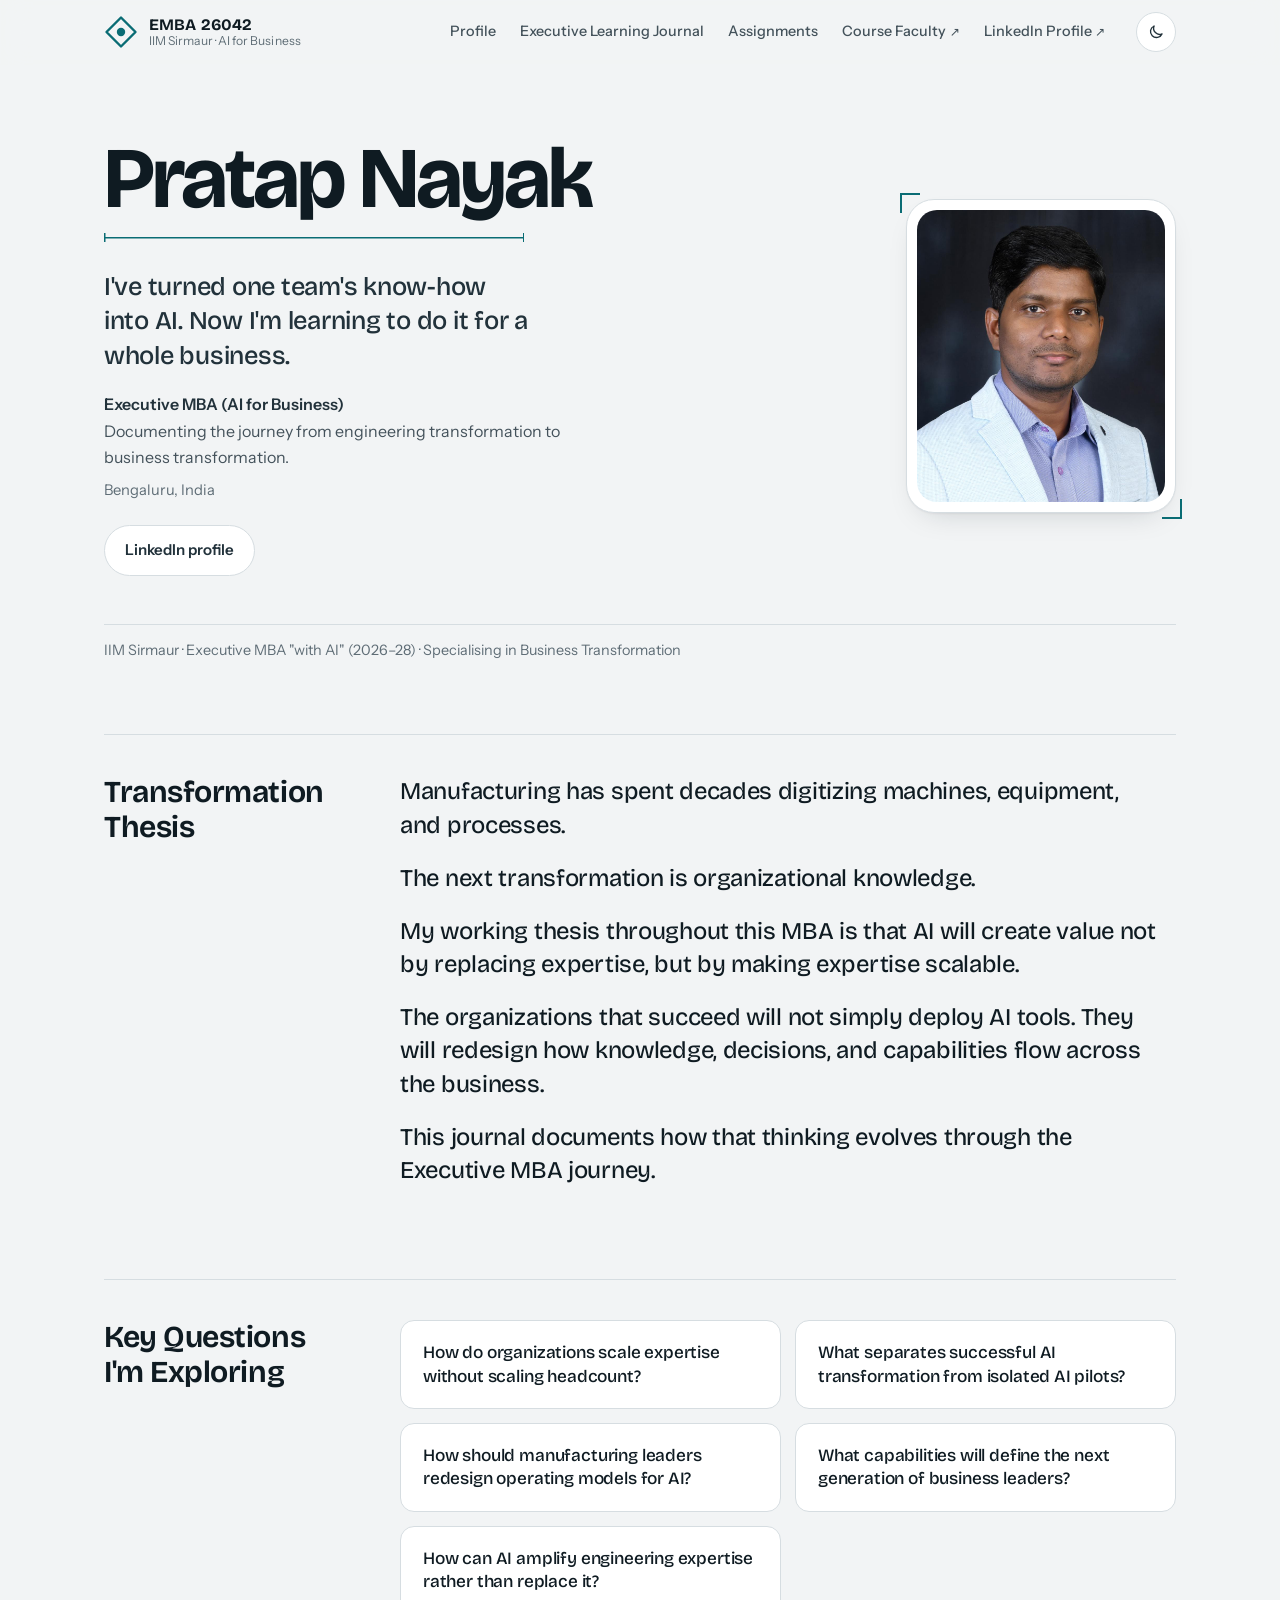
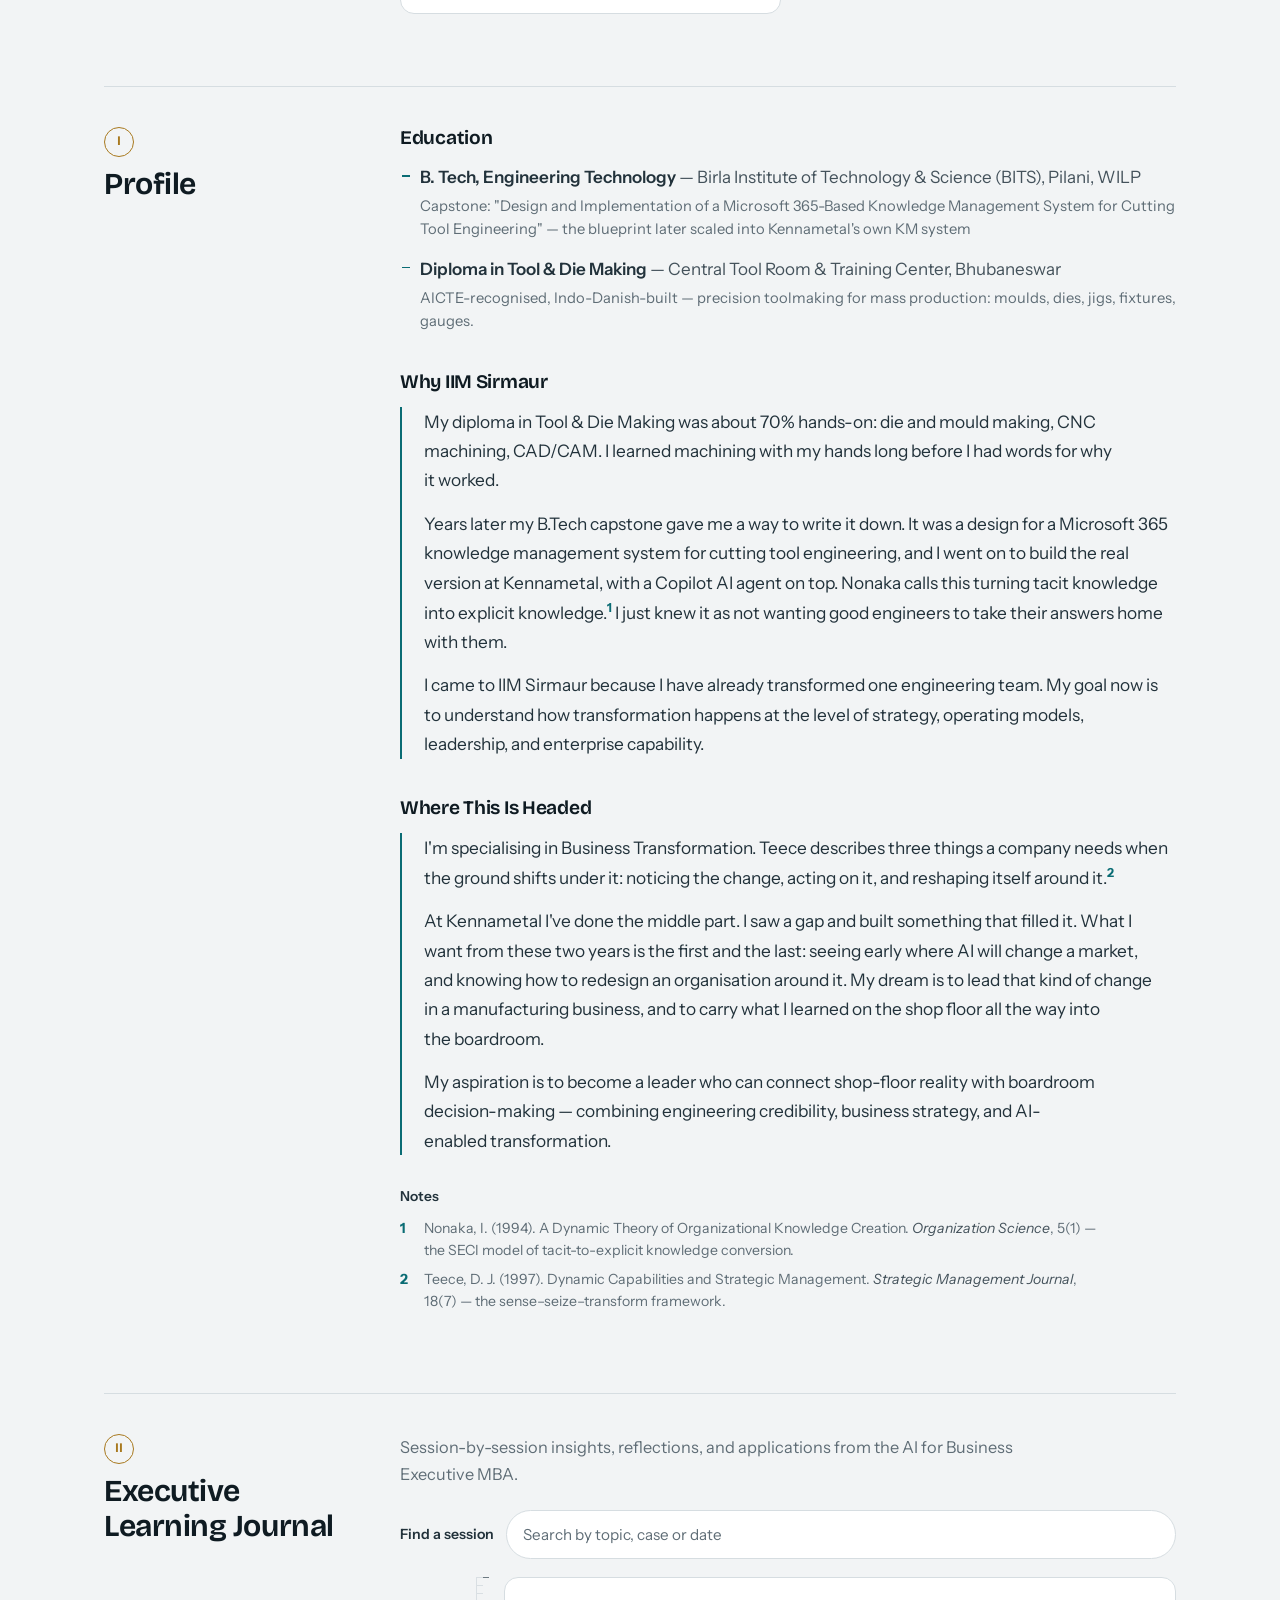
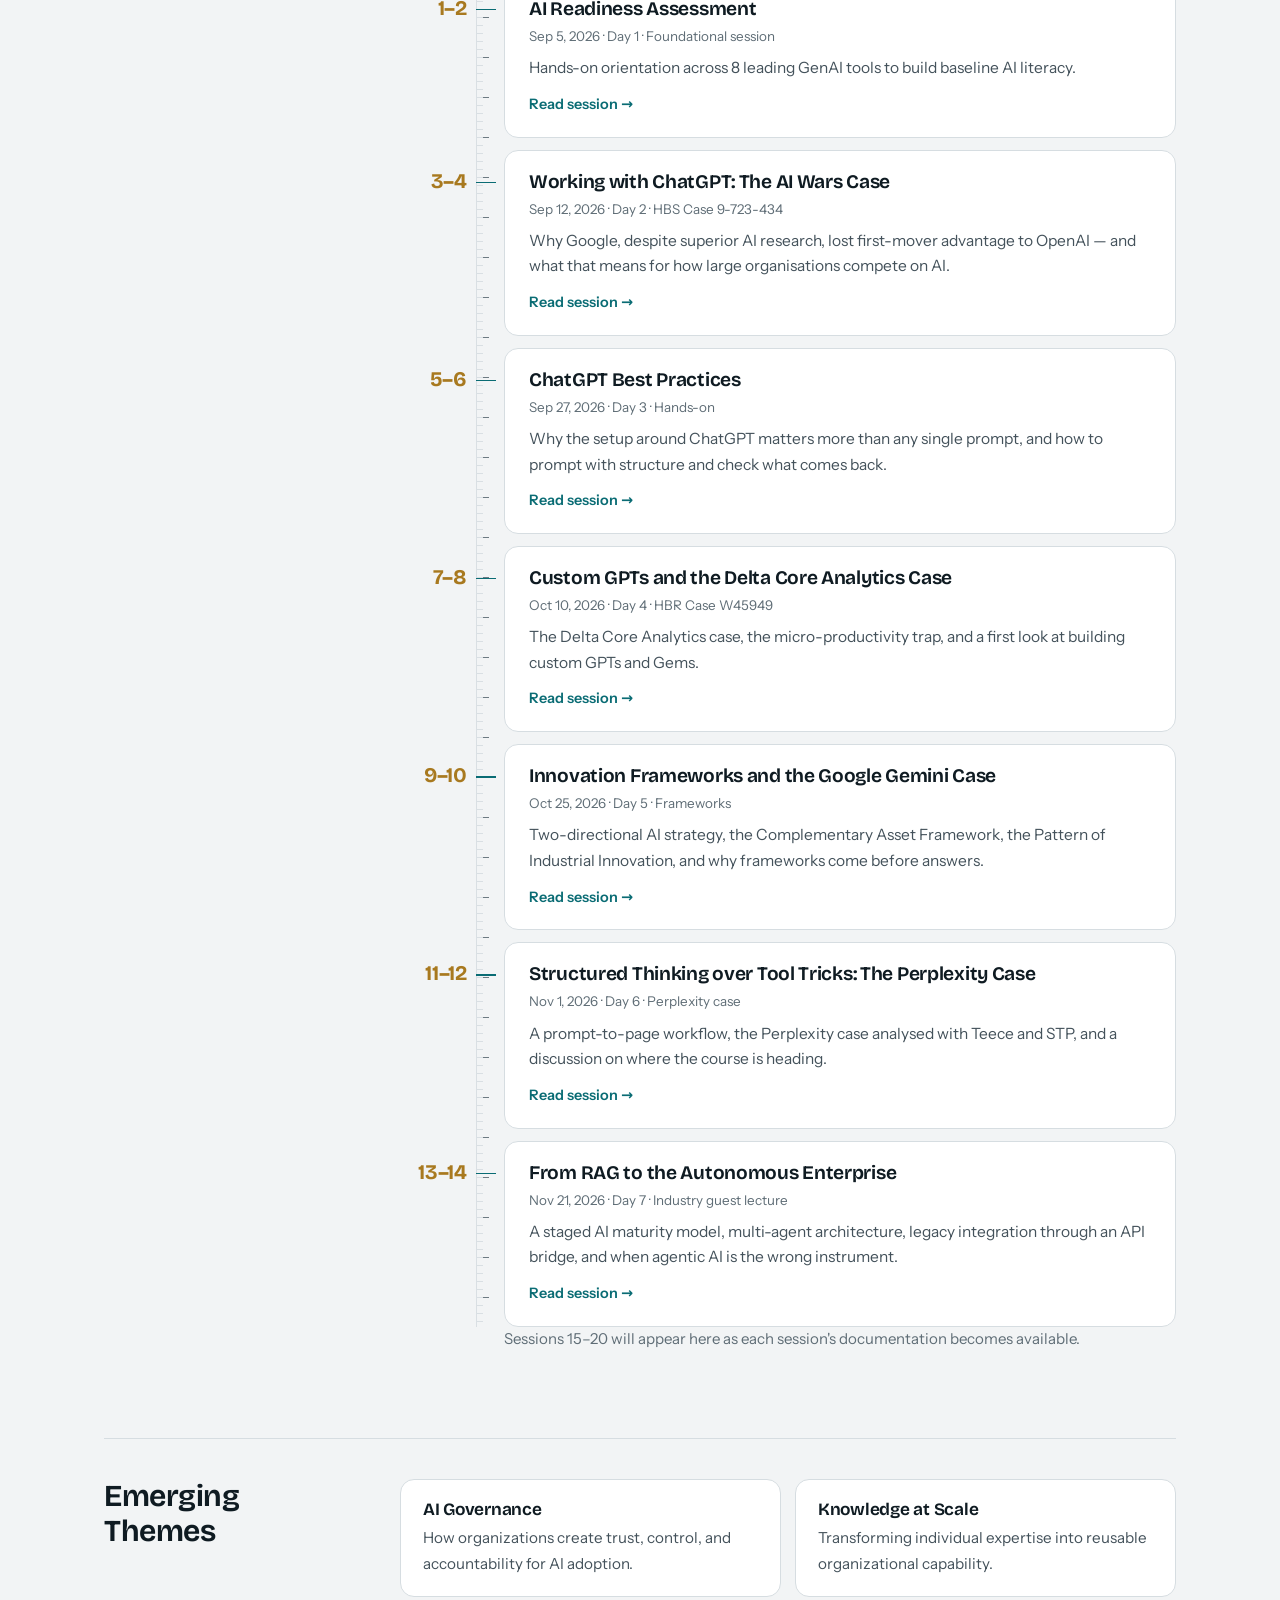
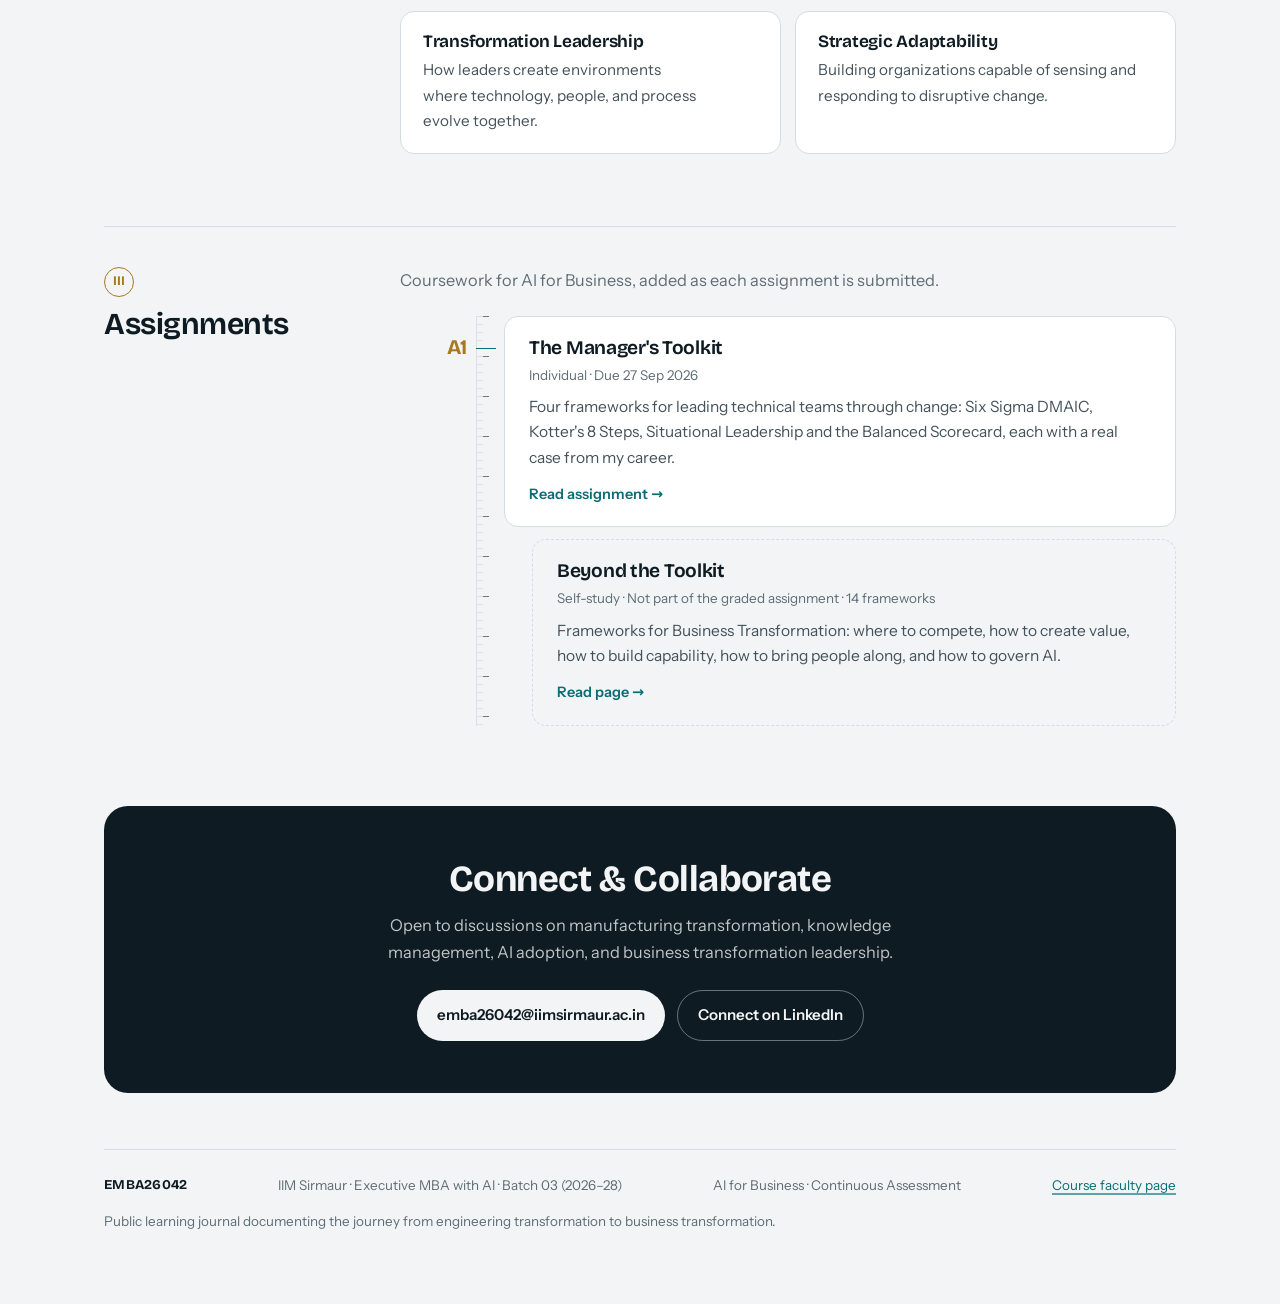
==== commit 90220f34: "Add Sessions 13-14: From RAG to the Autonomous Enterprise New session note for the 21 Nov 2026 indus" ====
--- a/index.html
+++ b/index.html
@@ -13,14 +13,14 @@
 <a class="skip-link" href="#main">Skip to content</a>
 <header class="site-header" id="siteHeader">
   <div class="site-header-inner">
-    <a class="brand" href="index.html" aria-label="EMBA26042 home">
+    <a class="brand" href="/" aria-label="EMBA26042 home">
       <span class="brand-mark" aria-hidden="true"><svg viewBox="0 0 34 34"><path d="M17 2.5 31.5 17 17 31.5 2.5 17Z" fill="none" stroke="currentColor" stroke-width="2.4" stroke-linejoin="round"/><circle cx="17" cy="17" r="4.2" fill="currentColor"/></svg></span>
       <span class="masthead"><strong>EMBA 26042</strong><span>IIM Sirmaur · AI for Business</span></span>
     </a>
     <nav class="top-nav" id="topNav" aria-label="Main">
-      <a href="index.html#profile">Profile</a>
-      <a href="index.html#log">Executive Learning Journal</a>
-      <a href="index.html#assignments">Assignments</a>
+      <a href="/#profile">Profile</a>
+      <a href="/#log">Executive Learning Journal</a>
+      <a href="/#assignments">Assignments</a>
       <a href="https://embaaib.netlify.app/" target="_blank" rel="noopener">Course Faculty<span class="arrow">↗</span></a>
       <a href="https://linkedin.com/in/pratap-nayak" target="_blank" rel="noopener">LinkedIn Profile<span class="arrow">↗</span></a>
     </nav>
@@ -136,32 +136,36 @@
     <p class="section-sub">Session-by-session insights, reflections, and applications from the AI for Business Executive MBA.</p>
     <div class="body-inset">
       <div class="journal-list">
-        <a class="journal-card" href="sessions/session-01.html">
+        <a class="journal-card" href="/sessions/session-01">
           <span class="jc-num range">1–2</span>
           <span><h3>AI Readiness Assessment</h3><p class="jc-meta">Sep 5, 2026 · Day 1 · Foundational session</p><p class="jc-desc">Hands-on orientation across 8 leading GenAI tools to build baseline AI literacy.</p><p class="jc-go">Read session →</p></span>
         </a>
-        <a class="journal-card" href="sessions/session-02.html">
+        <a class="journal-card" href="/sessions/session-02">
           <span class="jc-num range">3–4</span>
           <span><h3>Working with ChatGPT: The AI Wars Case</h3><p class="jc-meta">Sep 12, 2026 · Day 2 · HBS Case 9-723-434</p><p class="jc-desc">Why Google, despite superior AI research, lost first-mover advantage to OpenAI — and what that means for how large organisations compete on AI.</p><p class="jc-go">Read session →</p></span>
         </a>
-        <a class="journal-card" href="sessions/session-03.html">
+        <a class="journal-card" href="/sessions/session-03">
           <span class="jc-num range">5–6</span>
           <span><h3>ChatGPT Best Practices</h3><p class="jc-meta">Sep 27, 2026 · Day 3 · Hands-on</p><p class="jc-desc">Why the setup around ChatGPT matters more than any single prompt, and how to prompt with structure and check what comes back.</p><p class="jc-go">Read session →</p></span>
         </a>
-        <a class="journal-card" href="sessions/session-04.html">
+        <a class="journal-card" href="/sessions/session-04">
           <span class="jc-num range">7–8</span>
           <span><h3>Custom GPTs and the Delta Core Analytics Case</h3><p class="jc-meta">Oct 10, 2026 · Day 4 · HBR Case W45949</p><p class="jc-desc">The Delta Core Analytics case, the micro-productivity trap, and a first look at building custom GPTs and Gems.</p><p class="jc-go">Read session →</p></span>
         </a>
-        <a class="journal-card" href="sessions/session-05.html">
+        <a class="journal-card" href="/sessions/session-05">
           <span class="jc-num range">9–10</span>
           <span><h3>Innovation Frameworks and the Google Gemini Case</h3><p class="jc-meta">Oct 25, 2026 · Day 5 · Frameworks</p><p class="jc-desc">Two-directional AI strategy, the Complementary Asset Framework, the Pattern of Industrial Innovation, and why frameworks come before answers.</p><p class="jc-go">Read session →</p></span>
         </a>
-        <a class="journal-card" href="sessions/session-06.html">
+        <a class="journal-card" href="/sessions/session-06">
           <span class="jc-num range">11–12</span>
           <span><h3>Structured Thinking over Tool Tricks: The Perplexity Case</h3><p class="jc-meta">Nov 1, 2026 · Day 6 · Perplexity case</p><p class="jc-desc">A prompt-to-page workflow, the Perplexity case analysed with Teece and STP, and a discussion on where the course is heading.</p><p class="jc-go">Read session →</p></span>
         </a>
-      </div>
-      <p class="sessions-note">Sessions 13–20 will appear here as each session's documentation becomes available.</p>
+        <a class="journal-card" href="/sessions/session-07">
+          <span class="jc-num range">13–14</span>
+          <span><h3>From RAG to the Autonomous Enterprise</h3><p class="jc-meta">Nov 21, 2026 · Day 7 · Industry guest lecture</p><p class="jc-desc">A staged AI maturity model, multi-agent architecture, legacy integration through an API bridge, and when agentic AI is the wrong instrument.</p><p class="jc-go">Read session →</p></span>
+        </a>
+      </div>
+      <p class="sessions-note">Sessions 15–20 will appear here as each session's documentation becomes available.</p>
     </div>
   </section>
 
@@ -198,11 +202,11 @@
     <p class="section-sub">Coursework for AI for Business, added as each assignment is submitted.</p>
     <div class="body-inset">
       <div class="journal-list">
-        <a class="journal-card" href="assignments/manager-toolkit.html">
+        <a class="journal-card" href="/assignments/manager-toolkit">
           <span class="jc-num">A1</span>
           <span><h3>The Manager's Toolkit</h3><p class="jc-meta">Individual · Due 27 Sep 2026</p><p class="jc-desc">Four frameworks for leading technical teams through change: Six Sigma DMAIC, Kotter's 8 Steps, Situational Leadership and the Balanced Scorecard, each with a real case from my career.</p><p class="jc-go">Read assignment →</p></span>
         </a>
-        <a class="journal-card is-extra" href="extras/beyond-the-toolkit.html">
+        <a class="journal-card is-extra" href="/extras/beyond-the-toolkit">
           <span><h3>Beyond the Toolkit</h3><p class="jc-meta">Self-study · Not part of the graded assignment · 14 frameworks</p><p class="jc-desc">Frameworks for Business Transformation: where to compete, how to create value, how to build capability, how to bring people along, and how to govern AI.</p><p class="jc-go">Read page →</p></span>
         </a>
       </div>
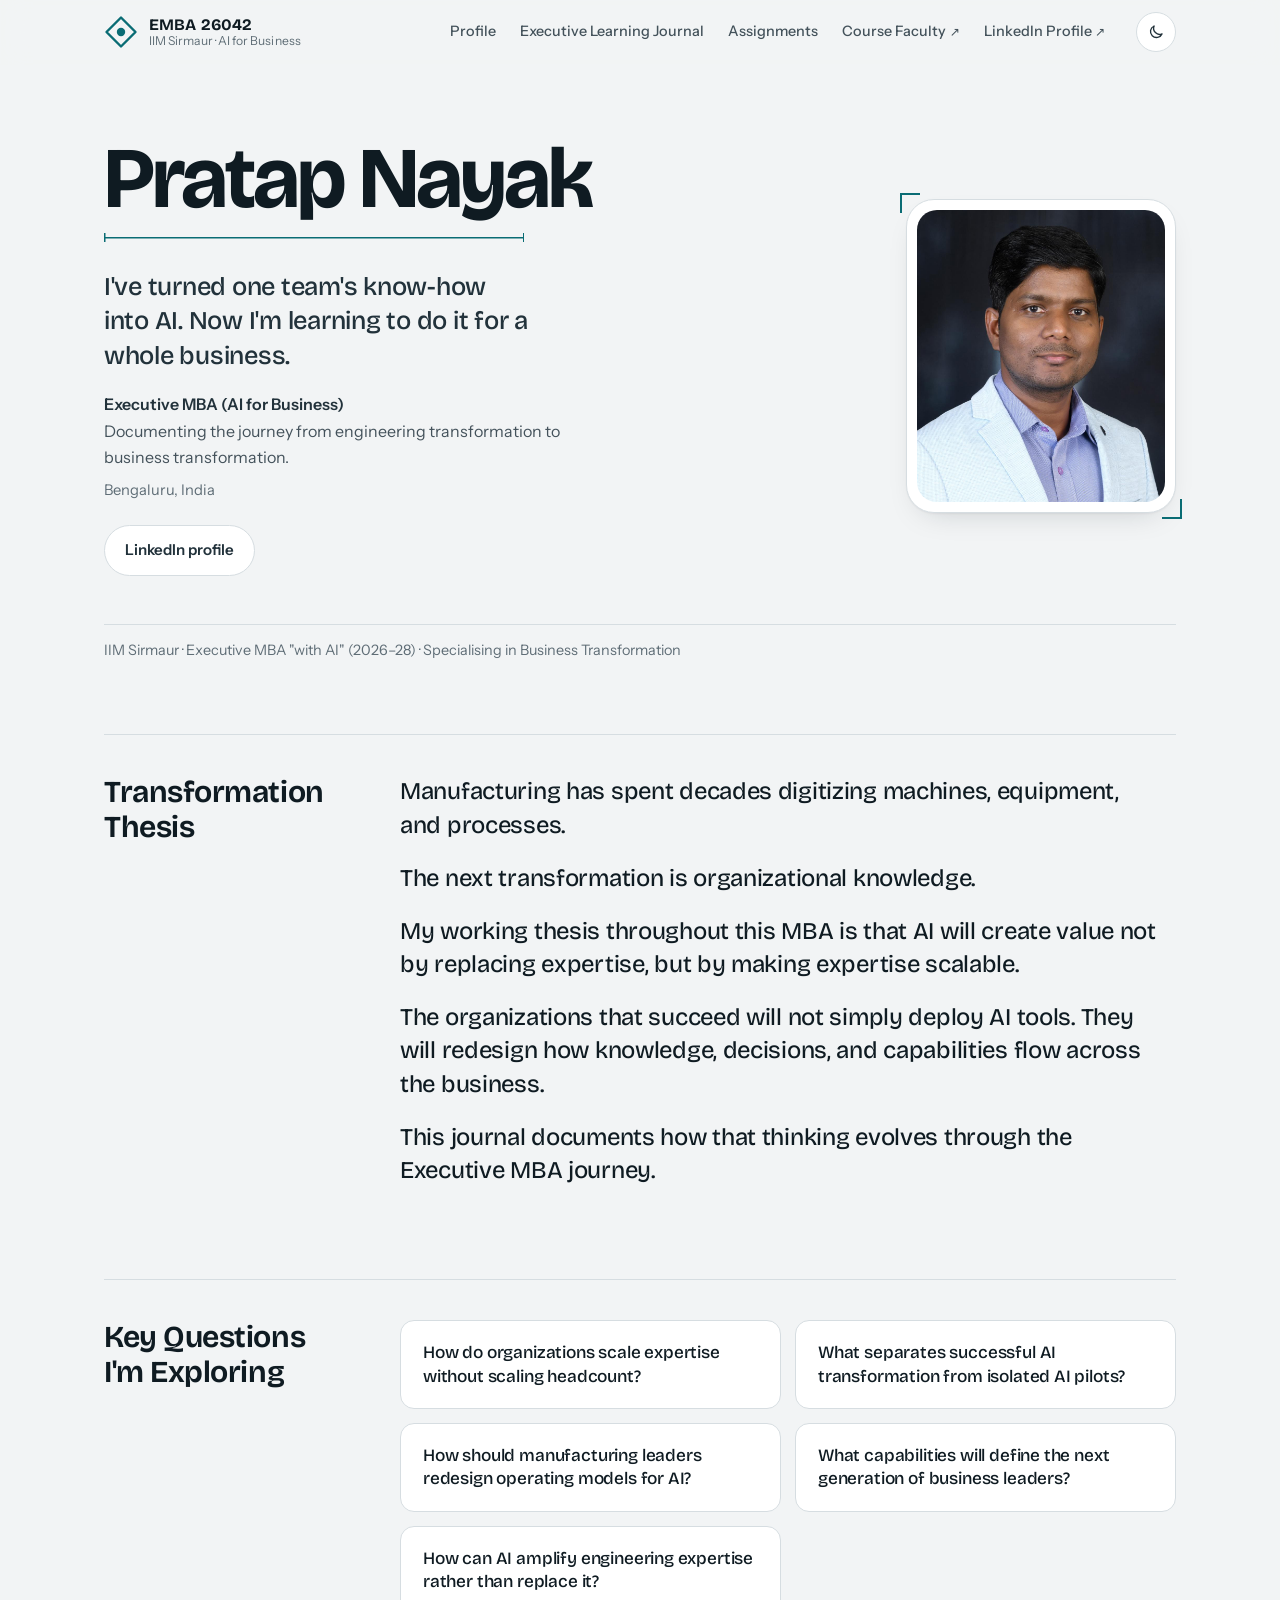
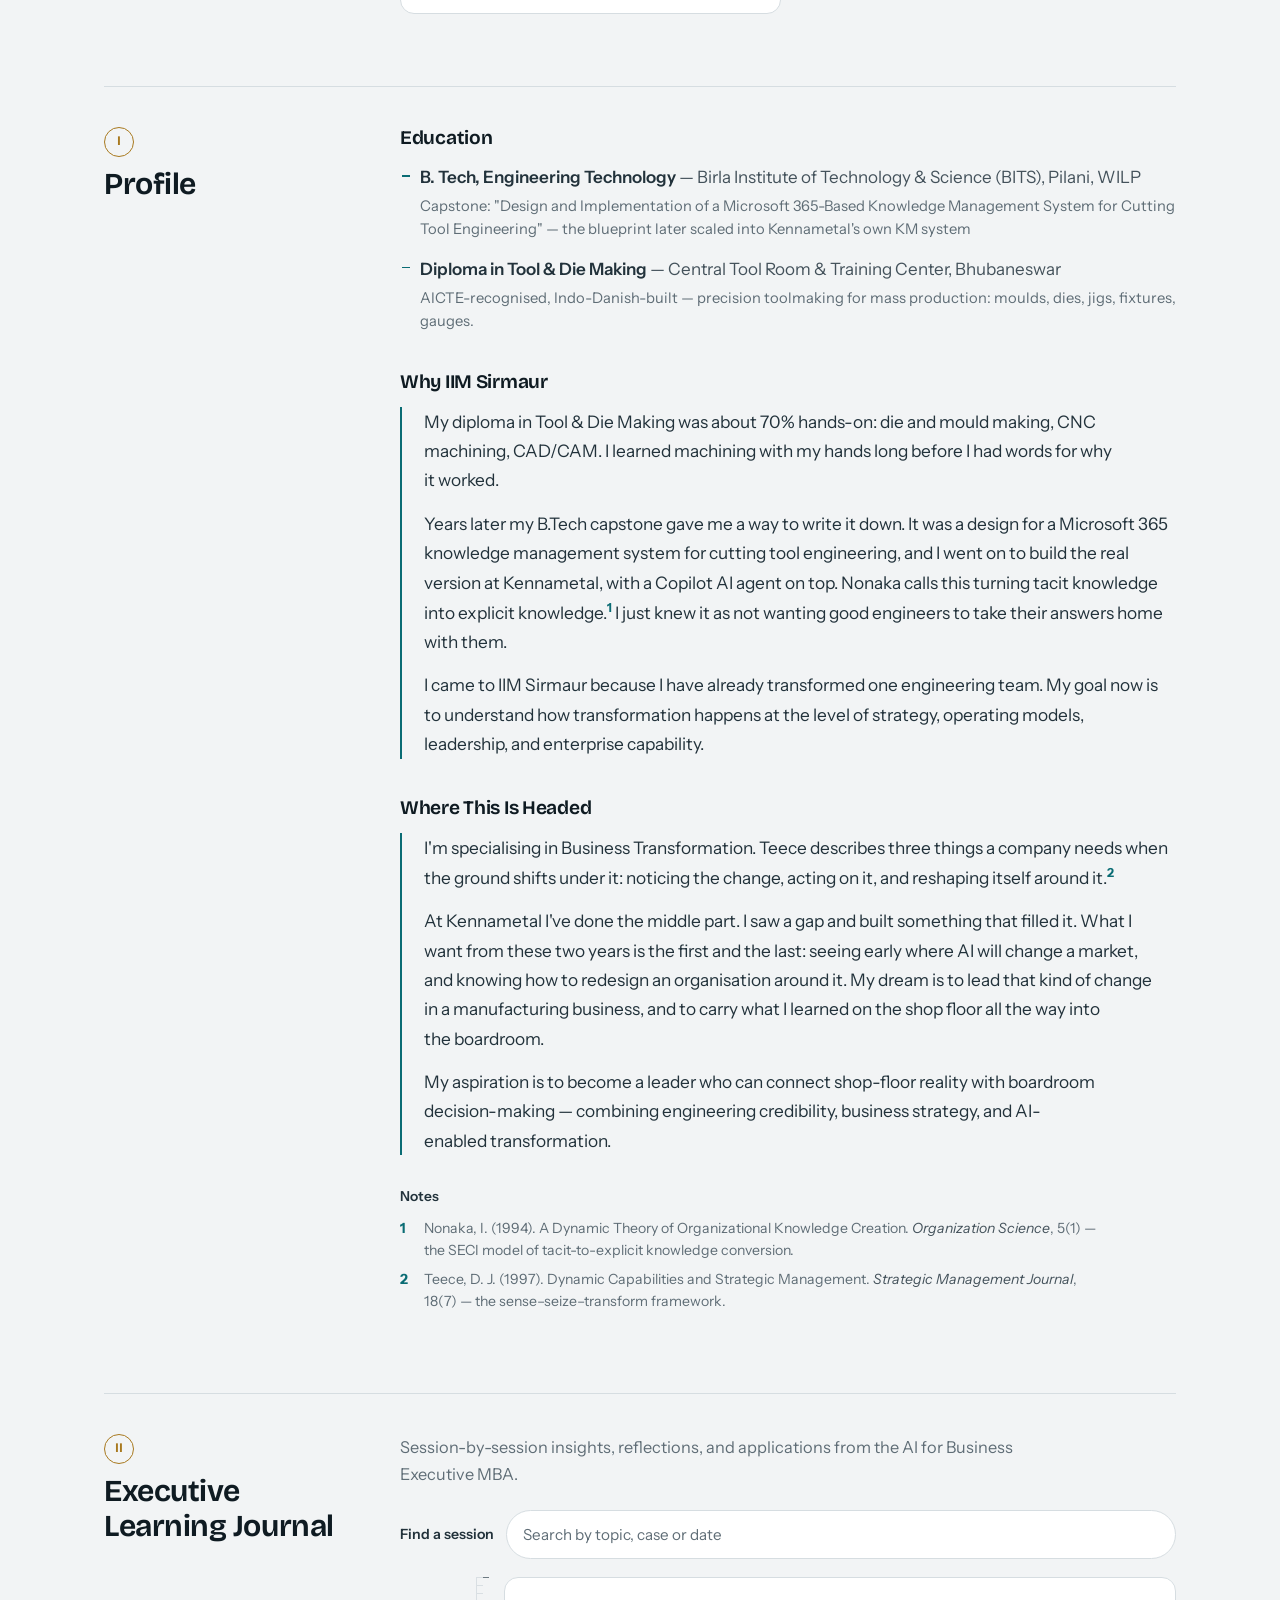
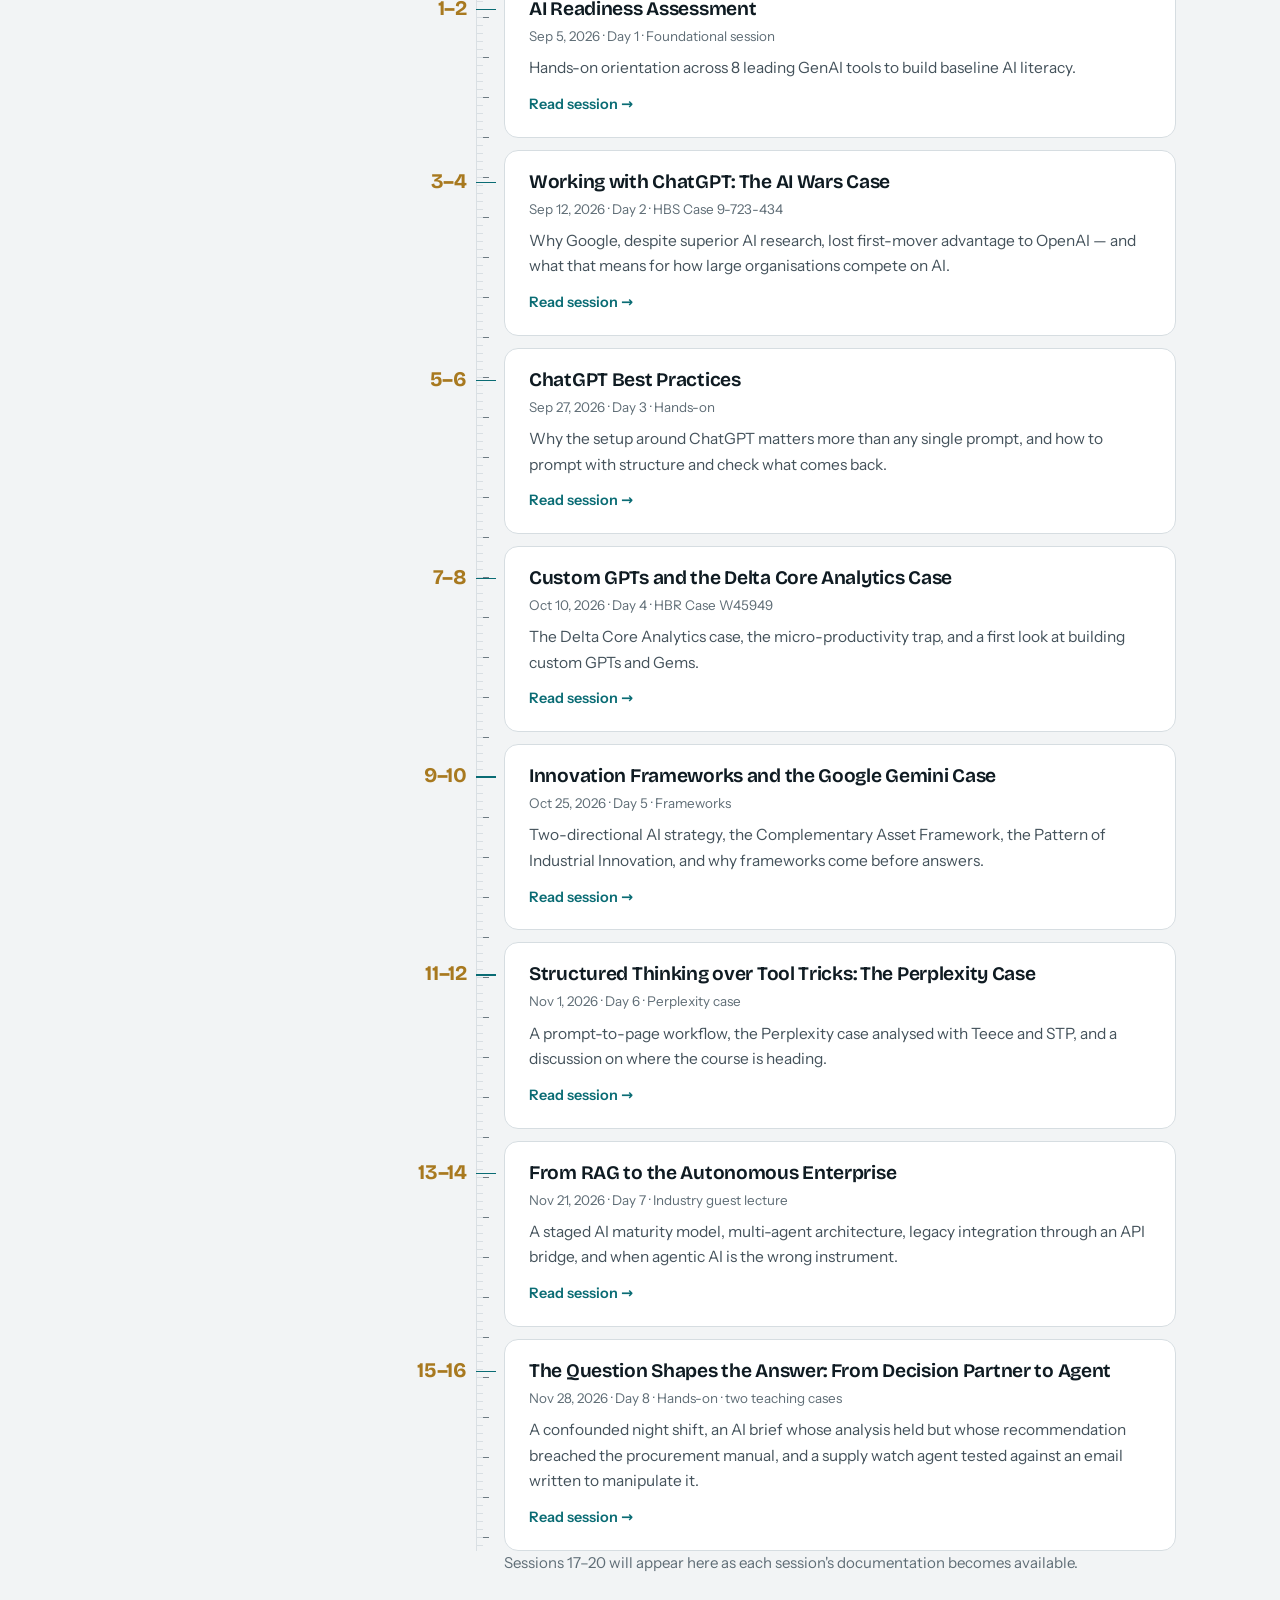
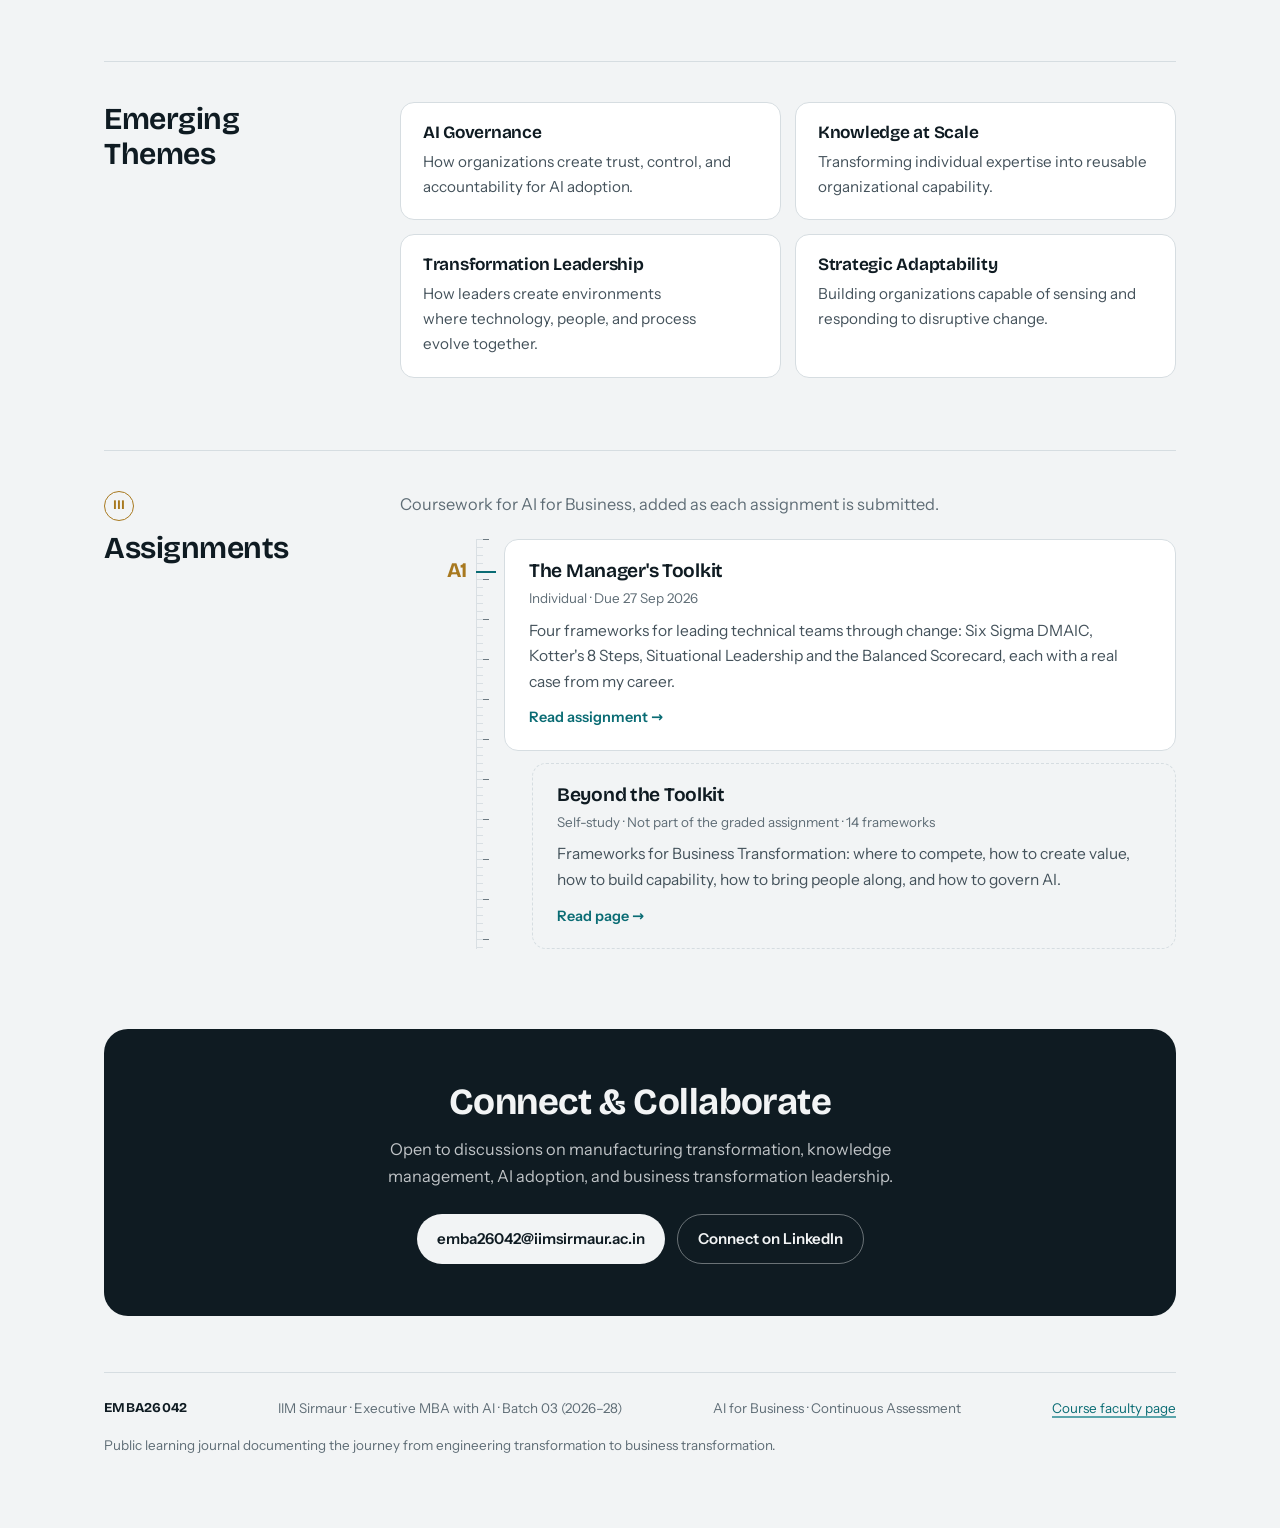
==== commit 4987b144: "Add Sessions 15-16: The Question Shapes the Answer Journal entry for the AI for Business session of " ====
--- a/index.html
+++ b/index.html
@@ -164,8 +164,12 @@
           <span class="jc-num range">13–14</span>
           <span><h3>From RAG to the Autonomous Enterprise</h3><p class="jc-meta">Nov 21, 2026 · Day 7 · Industry guest lecture</p><p class="jc-desc">A staged AI maturity model, multi-agent architecture, legacy integration through an API bridge, and when agentic AI is the wrong instrument.</p><p class="jc-go">Read session →</p></span>
         </a>
-      </div>
-      <p class="sessions-note">Sessions 15–20 will appear here as each session's documentation becomes available.</p>
+        <a class="journal-card" href="/sessions/session-08">
+          <span class="jc-num range">15–16</span>
+          <span><h3>The Question Shapes the Answer: From Decision Partner to Agent</h3><p class="jc-meta">Nov 28, 2026 · Day 8 · Hands-on · two teaching cases</p><p class="jc-desc">A confounded night shift, an AI brief whose analysis held but whose recommendation breached the procurement manual, and a supply watch agent tested against an email written to manipulate it.</p><p class="jc-go">Read session →</p></span>
+        </a>
+      </div>
+      <p class="sessions-note">Sessions 17–20 will appear here as each session's documentation becomes available.</p>
     </div>
   </section>
 
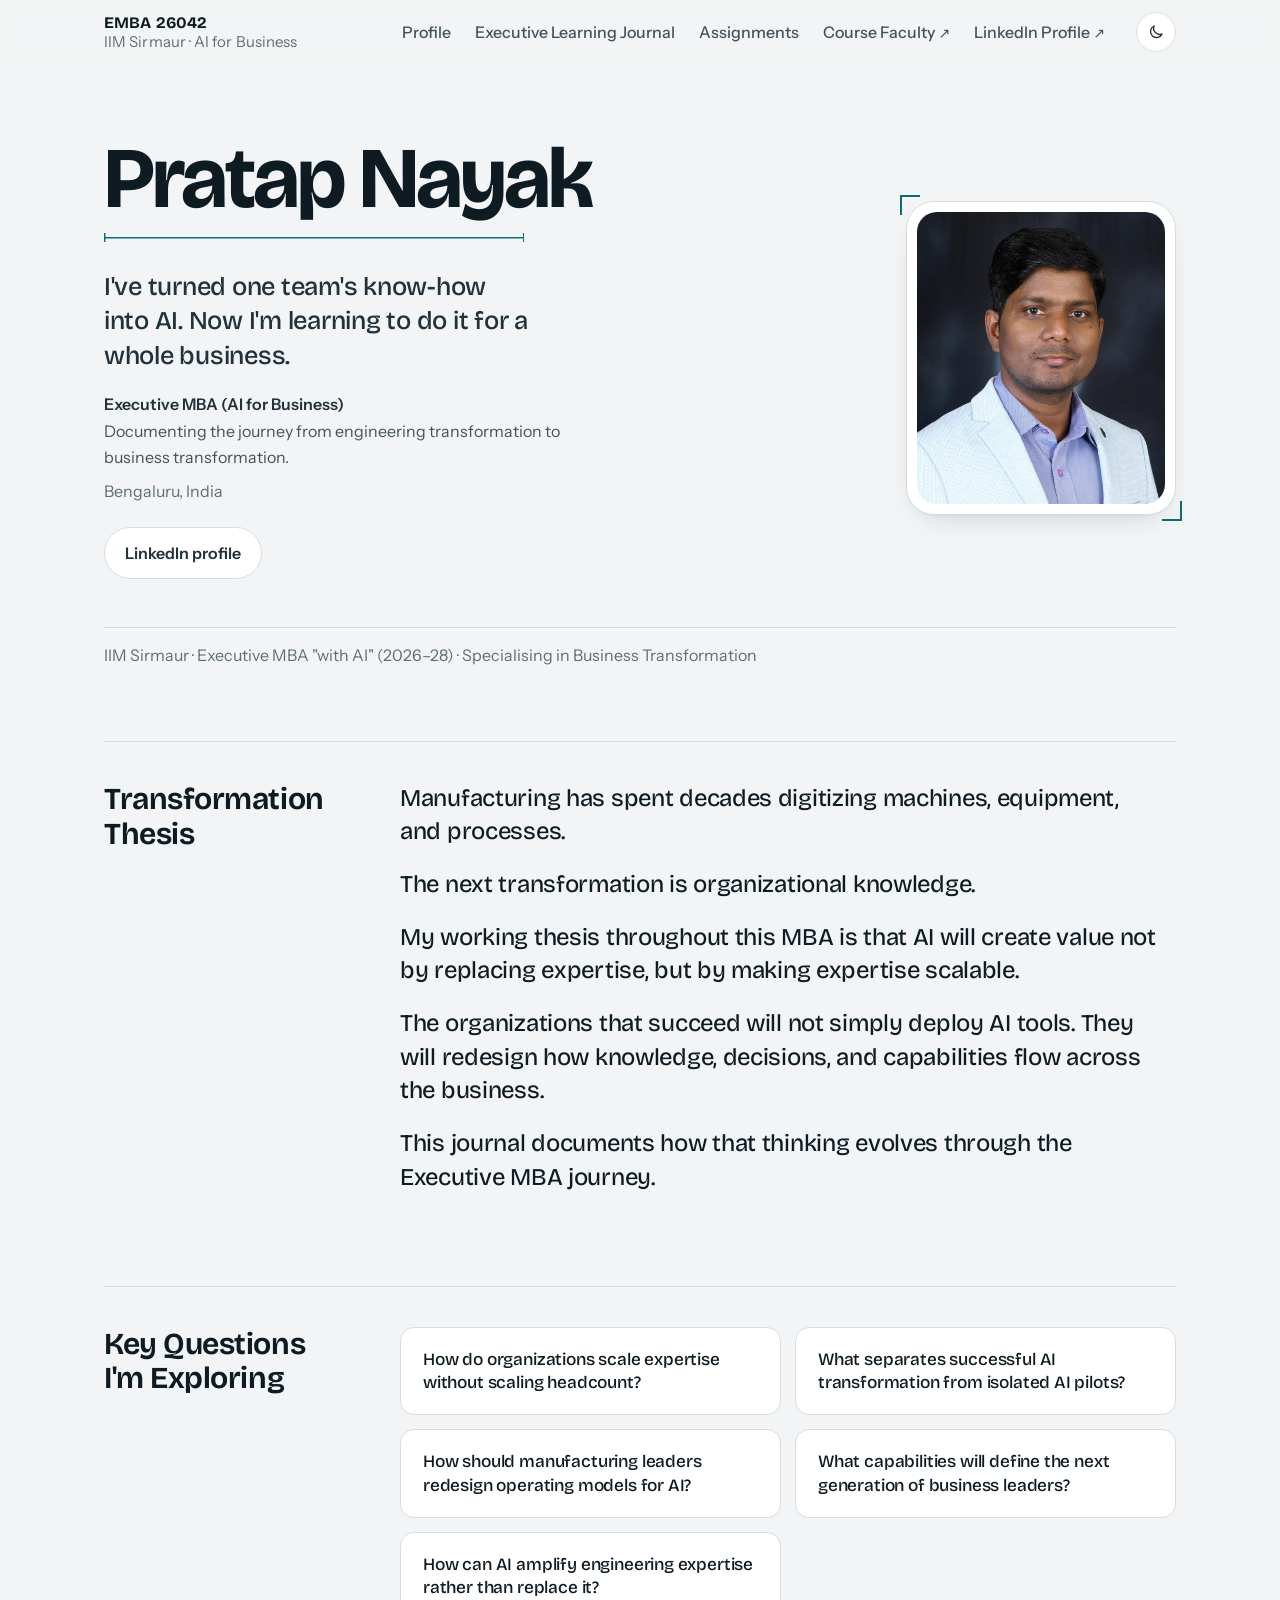
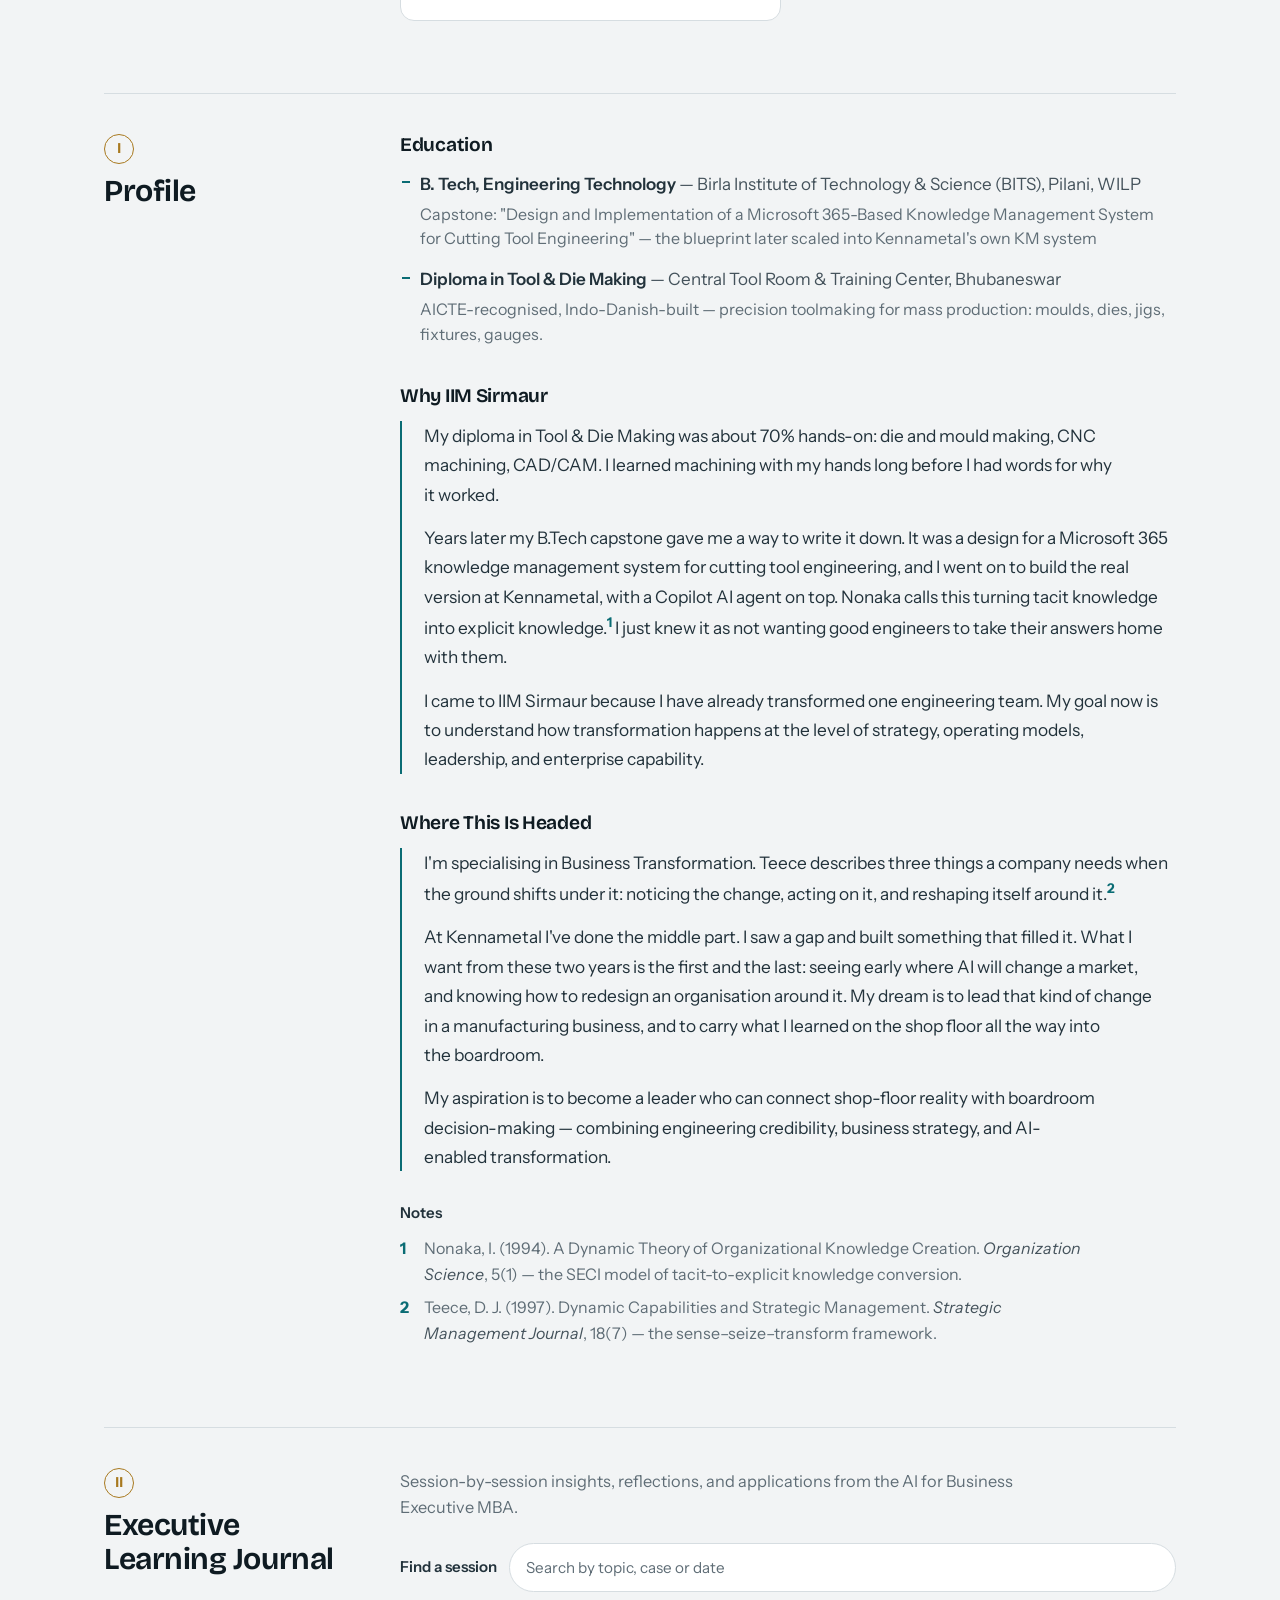
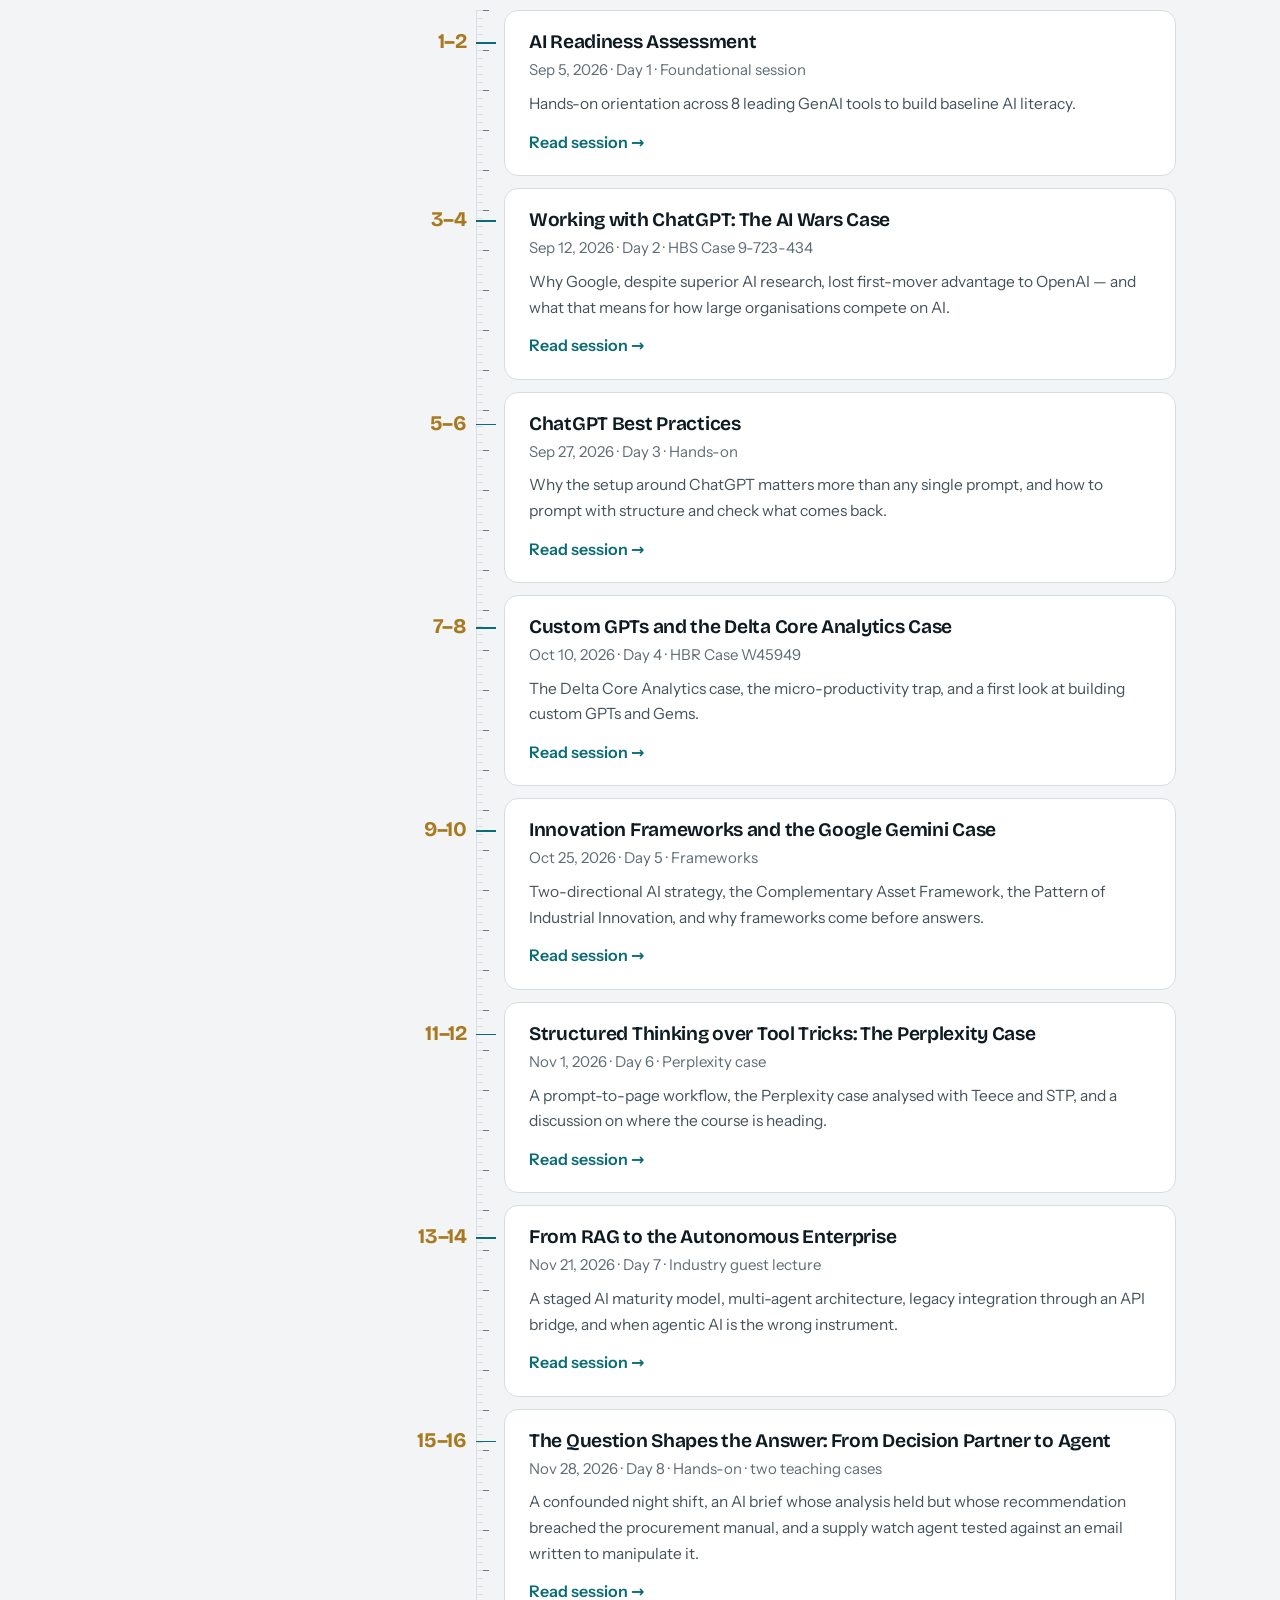
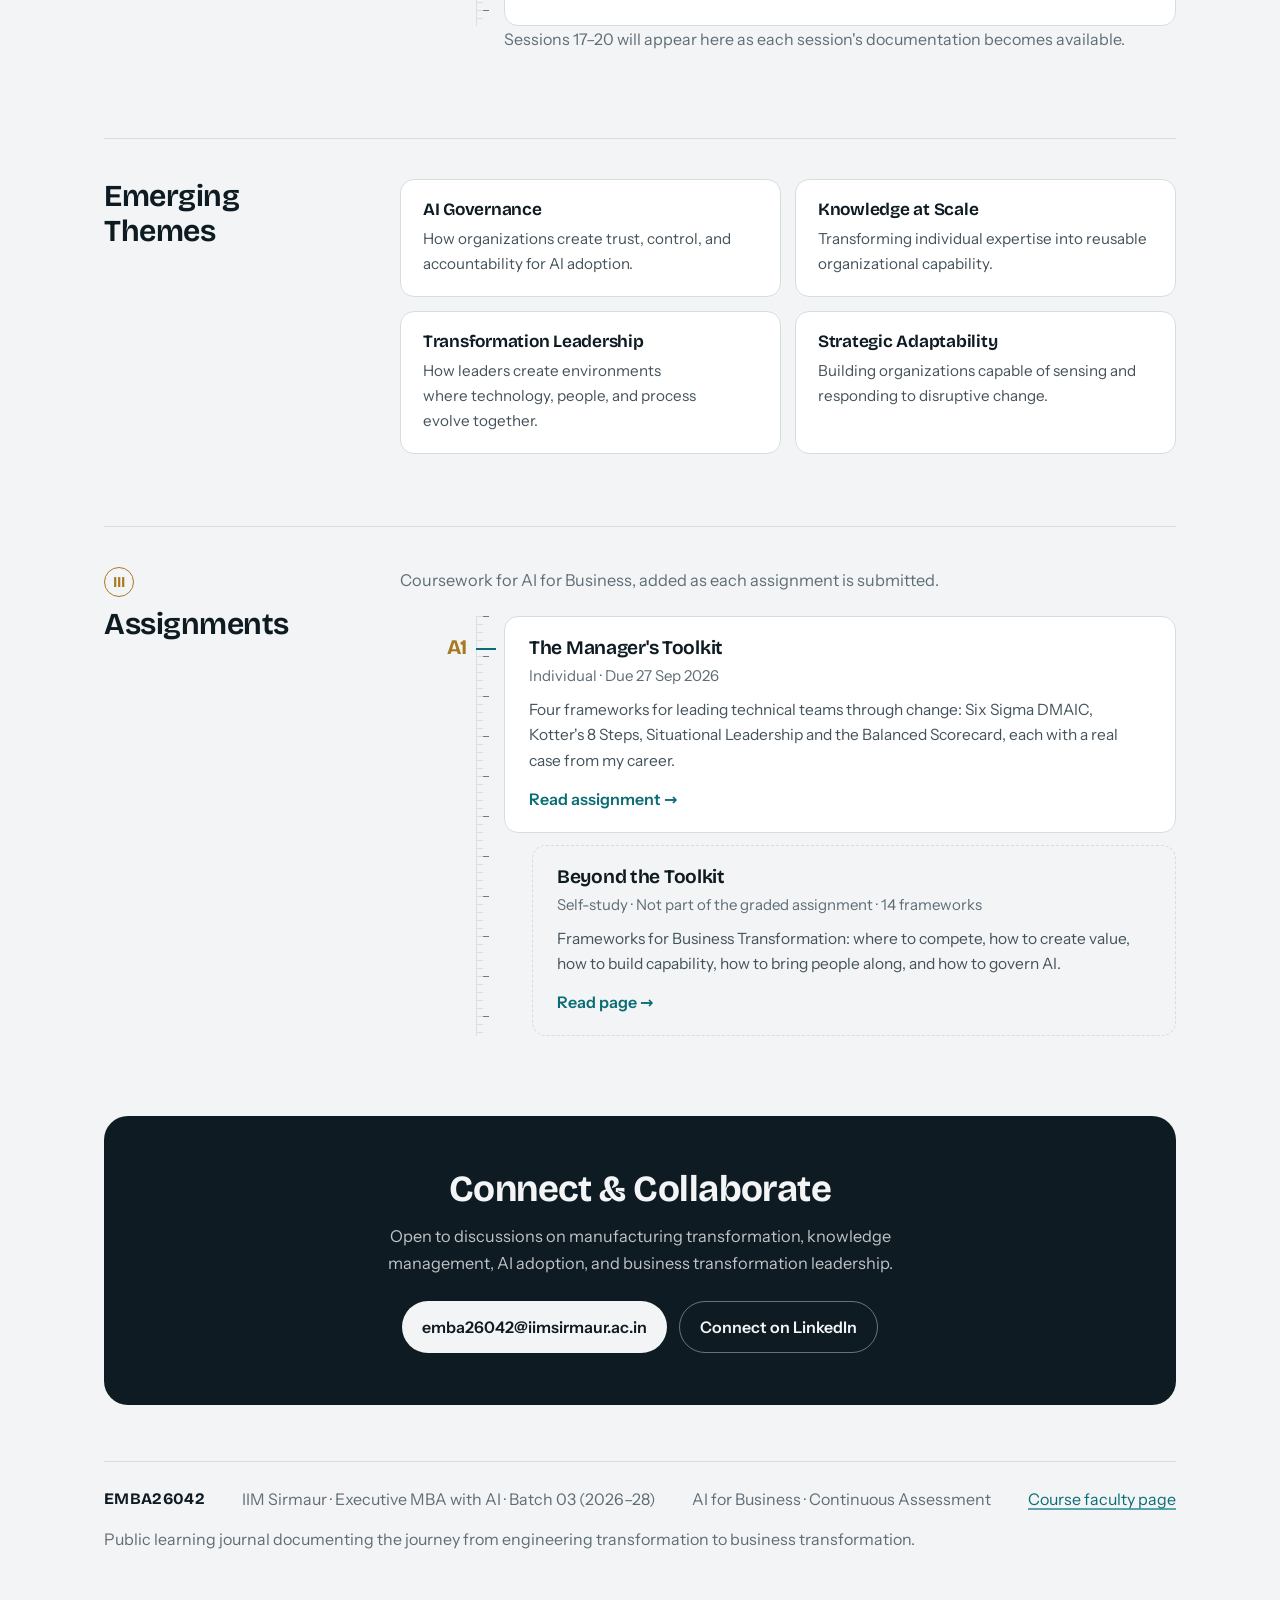
==== commit a2a6b7fe: "Raise minimum text size and drop the brand mark Secondary text across the site sat between 12 and 14" ====
--- a/index.html
+++ b/index.html
@@ -14,8 +14,7 @@
 <header class="site-header" id="siteHeader">
   <div class="site-header-inner">
     <a class="brand" href="/" aria-label="EMBA26042 home">
-      <span class="brand-mark" aria-hidden="true"><svg viewBox="0 0 34 34"><path d="M17 2.5 31.5 17 17 31.5 2.5 17Z" fill="none" stroke="currentColor" stroke-width="2.4" stroke-linejoin="round"/><circle cx="17" cy="17" r="4.2" fill="currentColor"/></svg></span>
-      <span class="masthead"><strong>EMBA 26042</strong><span>IIM Sirmaur · AI for Business</span></span>
+            <span class="masthead"><strong>EMBA 26042</strong><span>IIM Sirmaur · AI for Business</span></span>
     </a>
     <nav class="top-nav" id="topNav" aria-label="Main">
       <a href="/#profile">Profile</a>
--- a/style.css
+++ b/style.css
@@ -15,6 +15,10 @@
   --sans:"Instrument Sans",system-ui,-apple-system,"Segoe UI",sans-serif;
   --serif:var(--display);
   --max:1120px; --measure:720px; --header-h:64px; --r:14px; --r-sm:8px;
+  /* Type scale. rem resolves against the 16px root, not the 17px body,
+     so these are stated as the sizes they actually render: secondary text
+     never falls below 15px, and nothing on the site is smaller than that. */
+  --fs-xs:.9375rem; /* 15px */ --fs-sm:1rem; /* 16px */
   color-scheme:light;
 }
 @media (prefers-color-scheme:dark){
@@ -49,7 +53,7 @@
 a:hover{ color:var(--accent-strong); text-decoration-color:currentColor; }
 a:focus-visible,button:focus-visible,input:focus-visible,select:focus-visible{ outline:2.5px solid var(--accent); outline-offset:3px; border-radius:4px; }
 strong{ color:var(--ink-soft); font-weight:600; }
-sup{ color:var(--accent); font-size:.72em; font-weight:700; }
+sup{ color:var(--accent); font-size:.78em; font-weight:700; }
 ::selection{ background:var(--accent); color:var(--paper); }
 .skip-link{ position:absolute; left:16px; top:-60px; z-index:300; background:var(--ink); color:var(--paper); padding:10px 14px; border-radius:8px; text-decoration:none; }
 .skip-link:focus{ top:10px; color:var(--paper); }
@@ -60,17 +64,15 @@
 .site-header.is-scrolled{ border-bottom-color:var(--line); }
 .site-header-inner{ max-width:var(--max); margin:0 auto; padding:0 24px; height:var(--header-h); display:flex; align-items:center; gap:20px; }
 .header-spacer{ display:none; }
-.brand{ display:flex; align-items:center; gap:11px; text-decoration:none; color:var(--ink); min-width:0; margin-right:auto; }
-.brand-mark{ flex:none; width:34px; height:34px; color:var(--accent); }
-.brand-mark svg{ display:block; width:100%; height:100%; }
+.brand{ display:flex; align-items:center; text-decoration:none; color:var(--ink); min-width:0; margin-right:auto; }
 .masthead{ display:flex; flex-direction:column; line-height:1.15; min-width:0; }
 .masthead strong{ font-family:var(--display); font-weight:700; font-size:1rem; letter-spacing:.01em; color:var(--ink); }
-.masthead span{ font-size:.76rem; letter-spacing:.005em; color:var(--body-quiet); white-space:nowrap; overflow:hidden; text-overflow:ellipsis; }
+.masthead span{ font-size:var(--fs-xs); letter-spacing:.005em; color:var(--body-quiet); white-space:nowrap; overflow:hidden; text-overflow:ellipsis; }
 .top-nav{ display:flex; align-items:center; gap:2px; }
-.top-nav a{ color:var(--body); text-decoration:none; font-size:.9rem; font-weight:500; padding:8px 11px; white-space:nowrap; border-radius:999px; transition:background-color .15s ease,color .15s ease; }
+.top-nav a{ color:var(--body); text-decoration:none; font-size:var(--fs-sm); font-weight:500; padding:8px 11px; white-space:nowrap; border-radius:999px; transition:background-color .15s ease,color .15s ease; }
 .top-nav a:hover{ color:var(--ink); background:var(--accent-wash); }
 .top-nav a[aria-current]{ color:var(--accent-strong); background:var(--accent-wash); font-weight:600; }
-.top-nav .arrow{ display:inline-block; margin-left:3px; font-size:.85em; }
+.top-nav .arrow{ display:inline-block; margin-left:3px; font-size:.88em; }
 .icon-btn{ flex:none; width:40px; height:40px; display:grid; place-items:center; border:1px solid var(--line); border-radius:999px; background:var(--paper); color:var(--ink-soft); cursor:pointer; transition:border-color .15s ease,color .15s ease; }
 .icon-btn:hover{ border-color:var(--accent); color:var(--accent); }
 .icon-btn svg{ width:18px; height:18px; }
@@ -90,12 +92,12 @@
 /* ---------- Page container ---------- */
 .wrap{ max-width:var(--max); margin:0 auto; padding:36px 24px 72px; }
 section{ margin-top:72px; }
-.layout{ display:grid; grid-template-columns:minmax(0,var(--measure)) 220px; gap:64px; justify-content:space-between; align-items:start; }
+.layout{ display:grid; grid-template-columns:minmax(0,var(--measure)) 258px; gap:56px; justify-content:space-between; align-items:start; }
 .content{ min-width:0; }
 .content > section:first-of-type{ margin-top:0; }
-.toc{ position:sticky; top:calc(var(--header-h) + 28px); max-height:calc(100vh - var(--header-h) - 56px); overflow:auto; font-size:.86rem; padding-left:16px; border-left:1px solid var(--line); }
-.toc-title{ font-weight:600; color:var(--ink-soft); margin:0 0 10px; font-size:.82rem; }
-.toc a{ display:block; padding:5px 0; color:var(--body-quiet); text-decoration:none; line-height:1.35; }
+.toc{ position:sticky; top:calc(var(--header-h) + 28px); max-height:calc(100vh - var(--header-h) - 56px); overflow:auto; font-size:var(--fs-sm); padding-left:16px; border-left:1px solid var(--line); }
+.toc-title{ font-weight:600; color:var(--ink-soft); margin:0 0 10px; font-size:var(--fs-xs); }
+.toc a{ display:block; padding:6px 0; color:var(--body-quiet); text-decoration:none; line-height:1.45; }
 .toc a:hover{ color:var(--ink); }
 .toc a.is-active{ color:var(--accent-strong); font-weight:600; }
 .toc:empty{ display:none; }
@@ -119,11 +121,11 @@
 @keyframes dim{ from{ transform:scaleX(0); opacity:0; } to{ transform:scaleX(1); opacity:1; } }
 .tagline{ font-family:var(--display); font-size:clamp(1.2rem,2.3vw,1.6rem); font-weight:500; line-height:1.35; color:var(--ink-soft); margin:0 0 18px; max-width:30ch; letter-spacing:-.01em; }
 .hero-support{ font-size:1rem; margin:0 0 8px; max-width:52ch; }
-.hero-location{ font-size:.92rem; color:var(--body-quiet); margin:0 0 22px; }
+.hero-location{ font-size:var(--fs-sm); color:var(--body-quiet); margin:0 0 22px; }
 .hero-divider{ border:0; border-top:1px solid var(--line); margin:40px 0 14px; }
-.hero-meta-line{ font-size:.9rem; color:var(--body-quiet); margin:0; }
-
-.btn{ display:inline-flex; align-items:center; gap:8px; font-weight:600; font-size:.94rem; padding:12px 20px; border-radius:999px; text-decoration:none; transition:background-color .15s ease,border-color .15s ease,color .15s ease,transform .15s ease; }
+.hero-meta-line{ font-size:var(--fs-sm); color:var(--body-quiet); margin:0; }
+
+.btn{ display:inline-flex; align-items:center; gap:8px; font-weight:600; font-size:var(--fs-sm); padding:12px 20px; border-radius:999px; text-decoration:none; transition:background-color .15s ease,border-color .15s ease,color .15s ease,transform .15s ease; }
 .btn:active{ transform:translateY(1px); }
 .btn-primary{ background:var(--accent); color:#fff; }
 .btn-primary:hover{ background:var(--accent-strong); color:#fff; }
@@ -137,7 +139,7 @@
 .page-home section > .section-head,.page-home section > .section-head-plain{ grid-column:1; grid-row:1 / span 3; align-self:start; position:sticky; top:calc(var(--header-h) + 24px); }
 .page-home section > .section-sub,.page-home section > .body-inset{ grid-column:2; }
 .section-head{ display:flex; flex-direction:column; gap:6px; }
-.section-num{ display:grid; place-items:center; width:30px; height:30px; border:1.5px solid var(--gold); border-radius:50%; font-family:var(--display); font-weight:700; font-size:.82rem; color:var(--gold); letter-spacing:.02em; margin-bottom:4px; }
+.section-num{ display:grid; place-items:center; width:30px; height:30px; border:1.5px solid var(--gold); border-radius:50%; font-family:var(--display); font-weight:700; font-size:var(--fs-xs); color:var(--gold); letter-spacing:.02em; margin-bottom:4px; }
 .section-head h2,.section-head-plain h2{ font-size:clamp(1.5rem,2.4vw,1.9rem); font-weight:650; margin:0; }
 .section-sub{ font-size:1.02rem; color:var(--body-quiet); margin:0 0 22px; max-width:60ch; }
 .body-inset{ padding-left:0; min-width:0; }
@@ -164,23 +166,23 @@
 ul.plain li{ position:relative; padding-left:20px; margin-bottom:14px; }
 ul.plain li:last-child{ margin-bottom:0; }
 ul.plain li::before{ content:""; position:absolute; left:2px; top:.7em; width:8px; height:1.5px; background:var(--accent); }
-.sub-note{ display:block; font-size:.92rem; color:var(--body-quiet); margin-top:4px; line-height:1.55; }
+.sub-note{ display:block; font-size:var(--fs-sm); color:var(--body-quiet); margin-top:4px; line-height:1.55; }
 
 /* ---------- Lede blocks ---------- */
 blockquote.lede{ margin:0; padding:0 0 0 22px; border-left:2px solid var(--accent); color:var(--ink-soft); font-size:1.08rem; line-height:1.7; max-width:64ch; }
 blockquote.lede p{ margin:0 0 14px; } blockquote.lede p:last-child{ margin-bottom:0; }
 #thesis blockquote.lede{ border:0; padding:0; font-family:var(--display); font-size:clamp(1.2rem,2.1vw,1.5rem); font-weight:450; line-height:1.4; letter-spacing:-.012em; color:var(--ink); max-width:34em; }
 #thesis blockquote.lede p{ margin-bottom:.8em; }
-.notes-label{ font-weight:600; font-size:.86rem; color:var(--ink-soft); margin:30px 0 10px; }
+.notes-label{ font-weight:600; font-size:var(--fs-xs); color:var(--ink-soft); margin:30px 0 10px; }
 ol.notes{ margin:0; padding:0; list-style:none; counter-reset:note; max-width:64ch; }
-ol.notes li{ position:relative; counter-increment:note; padding-left:24px; margin-bottom:8px; font-size:.88rem; color:var(--body-quiet); line-height:1.55; }
+ol.notes li{ position:relative; counter-increment:note; padding-left:24px; margin-bottom:8px; font-size:var(--fs-sm); color:var(--body-quiet); line-height:1.6; }
 ol.notes li::before{ content:counter(note); position:absolute; left:0; color:var(--accent); font-weight:700; }
 ol.notes em{ color:var(--body); }
-.cross-ref{ font-size:.94rem; color:var(--body-quiet); margin-top:28px; padding-top:22px; border-top:1px solid var(--line-soft); }
+.cross-ref{ font-size:var(--fs-sm); color:var(--body-quiet); margin-top:28px; padding-top:22px; border-top:1px solid var(--line-soft); }
 
 /* ---------- Journal: a ruler-style timeline ---------- */
 .journal-tools{ display:flex; align-items:center; gap:12px; margin:0 0 18px; }
-.journal-tools label{ font-size:.88rem; font-weight:600; color:var(--ink-soft); white-space:nowrap; }
+.journal-tools label{ font-size:var(--fs-xs); font-weight:600; color:var(--ink-soft); white-space:nowrap; }
 .journal-tools input{ flex:1; min-width:0; font:inherit; font-size:.95rem; padding:11px 16px; border:1px solid var(--line); border-radius:999px; background:var(--paper); color:var(--ink); }
 .journal-tools input::placeholder{ color:var(--body-quiet); }
 .journal-empty{ margin:0; padding:18px 0 4px 104px; color:var(--body-quiet); }
@@ -193,14 +195,14 @@
 .journal-card .jc-num,.journal-card .jc-num.range{ position:absolute; left:-104px; top:20px; width:66px; text-align:right; min-width:0; font-family:var(--display); font-weight:700; font-size:1.3rem; line-height:1.1; color:var(--gold); letter-spacing:-.01em; }
 .journal-card::before{ content:""; position:absolute; left:-29px; top:31px; width:20px; height:1.5px; background:var(--accent); }
 .journal-card h3{ margin:0 0 5px; font-size:1.2rem; font-weight:650; }
-.journal-card .jc-meta{ margin:0 0 8px; font-size:.84rem; color:var(--body-quiet); }
+.journal-card .jc-meta{ margin:0 0 8px; font-size:var(--fs-xs); color:var(--body-quiet); }
 .journal-card .jc-desc{ margin:0; font-size:.97rem; color:var(--body); max-width:62ch; }
-.journal-card .jc-go{ margin:12px 0 0; font-size:.9rem; font-weight:600; color:var(--accent); }
+.journal-card .jc-go{ margin:12px 0 0; font-size:var(--fs-sm); font-weight:600; color:var(--accent); }
 .journal-card:hover .jc-go{ color:var(--accent-strong); }
 .journal-card.is-extra{ margin-left:28px; border-style:dashed; background:transparent; }
 .journal-card.is-extra::before{ display:none; }
 .journal-card.is-extra:hover{ background:var(--paper); }
-.sessions-note{ color:var(--body-quiet); font-size:.94rem; margin:22px 0 0; padding-left:104px; }
+.sessions-note{ color:var(--body-quiet); font-size:var(--fs-sm); margin:22px 0 0; padding-left:104px; }
 @media (max-width:640px){
   .journal-list,.sessions-note,.journal-empty{ padding-left:0; }
   .journal-list::before,.journal-card::before{ display:none; }
@@ -210,31 +212,31 @@
 }
 
 /* ---------- Article pages ---------- */
-.crumb{ font-size:.9rem; margin:0 0 26px; }
+.crumb{ font-size:var(--fs-sm); margin:0 0 26px; }
 .crumb a{ font-weight:600; text-decoration:none; }
 .crumb a:hover{ text-decoration:underline; }
 .sub-title{ font-size:clamp(2rem,4.6vw,2.9rem) !important; font-weight:700; letter-spacing:-.03em; margin:0 0 8px; }
 .session-header{ display:block; }
 .session-num-col{ display:inline-flex; align-items:baseline; gap:8px; width:auto; padding:6px 14px; border:1px solid var(--line); border-radius:999px; background:var(--paper); margin-bottom:18px; }
-.session-label{ display:inline; font-size:.82rem; font-weight:600; color:var(--body-quiet); letter-spacing:0; text-transform:none; margin:0; }
+.session-label{ display:inline; font-size:var(--fs-xs); font-weight:600; color:var(--body-quiet); letter-spacing:0; text-transform:none; margin:0; }
 p.session-label{ display:inline-block !important; padding:5px 13px; border:1px solid var(--line); border-radius:999px; background:var(--paper); margin-bottom:16px !important; }
 .session-number,.session-number.range{ display:inline; font-family:var(--display); font-weight:700; font-size:1rem; color:var(--gold); line-height:1; }
 .session-body{ min-width:0; }
 .session-body h3{ font-size:clamp(1.9rem,4.4vw,2.8rem); font-weight:700; letter-spacing:-.03em; margin:0 0 12px; }
-.session-meta{ display:flex; flex-wrap:wrap; gap:8px; font-size:.84rem; margin:0 0 20px; }
+.session-meta{ display:flex; flex-wrap:wrap; gap:8px; font-size:var(--fs-xs); margin:0 0 20px; }
 .session-meta span{ padding:4px 12px; border-radius:999px; background:var(--box-wash); color:var(--ink-soft); font-weight:500; }
 .session-meta span::after{ content:none !important; }
 .session-overview{ font-family:var(--display); font-size:1.28rem; font-weight:450; line-height:1.4; color:var(--ink-soft); margin:0 0 26px; letter-spacing:-.01em; }
 .mini-h{ font-family:var(--display); font-weight:650; font-size:1.18rem; color:var(--ink); margin:34px 0 10px; letter-spacing:-.01em; line-height:1.25; }
 .mini-h + p{ margin:0; }
 .session-body > p,.fw-block > p,.body-inset > p{ margin:0 0 14px; }
-.note-box{ border:1px dashed var(--line); border-radius:var(--r-sm); padding:14px 18px; margin-top:20px; font-size:.92rem; color:var(--body-quiet); }
+.note-box{ border:1px dashed var(--line); border-radius:var(--r-sm); padding:14px 18px; margin-top:20px; font-size:var(--fs-sm); color:var(--body-quiet); }
 .exec-box{ background:var(--paper); border:1px solid var(--line); border-top:3px solid var(--accent); border-radius:var(--r); padding:22px 26px; margin:26px 0; box-shadow:var(--shadow); }
 .exec-label{ font-family:var(--display); font-weight:650; font-size:1rem; color:var(--accent-strong); margin:0 0 14px; letter-spacing:0; text-transform:none; }
 .num-list{ margin:0; padding:0; list-style:none; }
 .num-list li{ display:flex; gap:14px; margin-bottom:14px; }
 .num-list li:last-child{ margin-bottom:0; }
-.num-circle{ flex:none; width:28px; height:28px; border-radius:50%; background:var(--accent-wash); color:var(--accent-strong); font-family:var(--display); font-weight:700; font-size:.86rem; display:grid; place-items:center; margin-top:1px; }
+.num-circle{ flex:none; width:28px; height:28px; border-radius:50%; background:var(--accent-wash); color:var(--accent-strong); font-family:var(--display); font-weight:700; font-size:var(--fs-xs); display:grid; place-items:center; margin-top:1px; }
 .session-pager{ display:grid; grid-template-columns:1fr 1fr; gap:12px; margin-top:52px; }
 .session-pager span:empty{ visibility:hidden; }
 .session-pager a{ display:block; padding:16px 20px; border:1px solid var(--line); border-radius:var(--r); background:var(--paper); text-decoration:none; font-weight:600; transition:border-color .15s ease; }
@@ -245,9 +247,9 @@
 a.xref strong{ color:inherit; }
 
 /* ---------- Badges, boxes ---------- */
-.badge{ display:inline-block; font-size:.76rem; font-weight:600; color:var(--accent-strong); background:var(--accent-wash); border-radius:999px; padding:4px 12px; margin-right:10px; vertical-align:middle; }
+.badge{ display:inline-block; font-size:var(--fs-xs); font-weight:600; color:var(--accent-strong); background:var(--accent-wash); border-radius:999px; padding:4px 12px; margin-right:10px; vertical-align:middle; }
 .pending-box{ border:1px dashed var(--line); border-radius:var(--r-sm); padding:16px 18px; display:flex; align-items:center; flex-wrap:wrap; gap:8px; }
-.pending-box p{ display:inline; margin:0; font-size:.94rem; color:var(--body-quiet); }
+.pending-box p{ display:inline; margin:0; font-size:var(--fs-sm); color:var(--body-quiet); }
 
 /* ---------- Connect + footer ---------- */
 .get-in-touch{ margin-top:80px; background:var(--ink); border-radius:24px; padding:52px 36px; text-align:center; }
@@ -258,7 +260,7 @@
 .get-in-touch .btn-primary:hover{ background:var(--paper); color:var(--accent-strong); }
 .get-in-touch .btn-outline{ background:transparent; color:var(--bg); border-color:color-mix(in srgb,var(--bg) 40%,transparent); }
 .get-in-touch .btn-outline:hover{ border-color:var(--bg); color:var(--bg); }
-footer{ margin-top:56px; padding-top:24px; border-top:1px solid var(--line); display:flex; flex-wrap:wrap; justify-content:space-between; gap:8px; font-size:.84rem; color:var(--body-quiet); }
+footer{ margin-top:56px; padding-top:24px; border-top:1px solid var(--line); display:flex; flex-wrap:wrap; justify-content:space-between; gap:8px; font-size:var(--fs-sm); color:var(--body-quiet); }
 footer .fw-strong{ font-family:var(--display); color:var(--ink); font-weight:700; letter-spacing:.02em; }
 .footer-note{ flex-basis:100%; margin-top:6px; }
 .to-top{ position:fixed; right:20px; bottom:20px; z-index:90; opacity:0; pointer-events:none; transform:translateY(8px); transition:opacity .2s ease,transform .2s ease; box-shadow:var(--shadow); }
@@ -266,36 +268,36 @@
 
 /* ---------- Reference / framework pages ---------- */
 .chips{ display:flex; flex-wrap:wrap; gap:8px; margin:0 0 36px; }
-.chips a{ font-size:.84rem; font-weight:500; padding:7px 14px; border:1px solid var(--line); border-radius:999px; text-decoration:none; color:var(--ink-soft); background:var(--paper); }
+.chips a{ font-size:var(--fs-xs); font-weight:500; padding:7px 14px; border:1px solid var(--line); border-radius:999px; text-decoration:none; color:var(--ink-soft); background:var(--paper); }
 .chips a:hover{ border-color:var(--accent); color:var(--accent-strong); }
 .group-intro{ color:var(--body-quiet); margin:0 0 6px; }
 .fw-block{ padding:30px 0 10px; border-top:1px solid var(--line-soft); }
 .fw-block:first-of-type{ border-top:0; padding-top:12px; }
 .fw-title{ font-size:1.55rem; font-weight:650; margin:0 0 6px; display:flex; gap:12px; align-items:baseline; }
 .fw-no{ font-size:.95rem; color:var(--gold); font-weight:700; letter-spacing:.04em; }
-.fw-meta{ font-size:.9rem; color:var(--body-quiet); margin:0 0 6px; }
+.fw-meta{ font-size:var(--fs-sm); color:var(--body-quiet); margin:0 0 6px; }
 .in-my-work{ border:1px solid var(--line); border-left:3px solid var(--gold); background:var(--paper); padding:14px 18px 6px; margin:18px 0 6px; border-radius:var(--r-sm); }
 .in-my-work p{ margin:0 0 10px; }
 .in-my-work .mini-h{ font-size:.95rem; }
 .fw-fig{ margin:22px 0 10px; padding:18px; background:var(--paper); border:1px solid var(--line); border-radius:var(--r); overflow-x:auto; }
 .fw-fig svg{ width:100%; min-width:460px; height:auto; display:block; }
-.fw-fig figcaption{ font-size:.84rem; color:var(--body-quiet); margin-top:10px; }
+.fw-fig figcaption{ font-size:var(--fs-xs); color:var(--body-quiet); margin-top:10px; }
 .sv-box{ fill:var(--box-wash); stroke:var(--line); stroke-width:1.2; }
 .sv-accent{ fill:var(--sv-accent-fill); stroke:var(--accent-soft); }
 .sv-alt{ fill:var(--paper); }
-.sv-t{ fill:var(--ink); font-family:var(--sans); font-size:14px; font-weight:600; font-stretch:86%; }
-.sv-s{ fill:var(--body); font-family:var(--sans); font-size:12px; font-stretch:82%; }
+.sv-t{ fill:var(--ink); font-family:var(--sans); font-size:15px; font-weight:600; font-stretch:86%; }
+.sv-s{ fill:var(--body); font-family:var(--sans); font-size:13px; font-stretch:82%; }
 .sv-line{ stroke:var(--accent); stroke-width:1.6; fill:none; }
 .sv-dash{ stroke:var(--accent); stroke-width:1.4; stroke-dasharray:5 4; }
 .sv-arrow{ fill:var(--accent); stroke:none; }
-.case-by{ font-size:.88rem; color:var(--accent); font-weight:600; margin:0 0 10px; }
+.case-by{ font-size:var(--fs-xs); color:var(--accent); font-weight:600; margin:0 0 10px; }
 .kt-table-wrap{ overflow-x:auto; max-width:100%; margin:16px 0 20px; border:1px solid var(--line); border-radius:var(--r); background:var(--paper); }
-.kt-table{ width:100%; border-collapse:collapse; font-size:.92rem; min-width:520px; }
+.kt-table{ width:100%; border-collapse:collapse; font-size:var(--fs-sm); min-width:520px; }
 .kt-table th{ text-align:left; color:var(--ink); font-weight:600; background:var(--box-wash); padding:11px 16px; border-bottom:1px solid var(--line); }
 .kt-table td{ vertical-align:top; padding:11px 16px; border-bottom:1px solid var(--line-soft); }
 .kt-table tr:last-child td{ border-bottom:0; }
-.kt-sub{ font-size:.8rem; color:var(--body-quiet); }
-.refs li{ margin-bottom:8px; font-size:.94rem; }
+.kt-sub{ font-size:var(--fs-xs); color:var(--body-quiet); }
+.refs li{ margin-bottom:8px; font-size:var(--fs-sm); }
 .team-block,.tool-box{ border:1px solid var(--line); background:var(--paper); border-radius:var(--r); padding:16px 20px; margin:14px 0 22px; }
 .declare{ border:1px solid var(--line); border-left:3px solid var(--accent); background:var(--paper); padding:14px 20px 10px; border-radius:var(--r-sm); margin:0 0 22px; }
 
@@ -307,7 +309,7 @@
   .exec-box,.journal-card,.kt-table-wrap,.fw-fig{ box-shadow:none; break-inside:avoid; }
 }
 @media (max-width:820px){
-  body{ font-size:16.5px; }
+  body{ font-size:17px; }
   .wrap{ padding:20px 18px 56px; }
   .hero{ grid-template-columns:minmax(0,1fr); gap:28px; padding-top:16px; }
   .hero-photo-wrap{ order:0; justify-self:start; border-radius:22px; padding:8px; }
